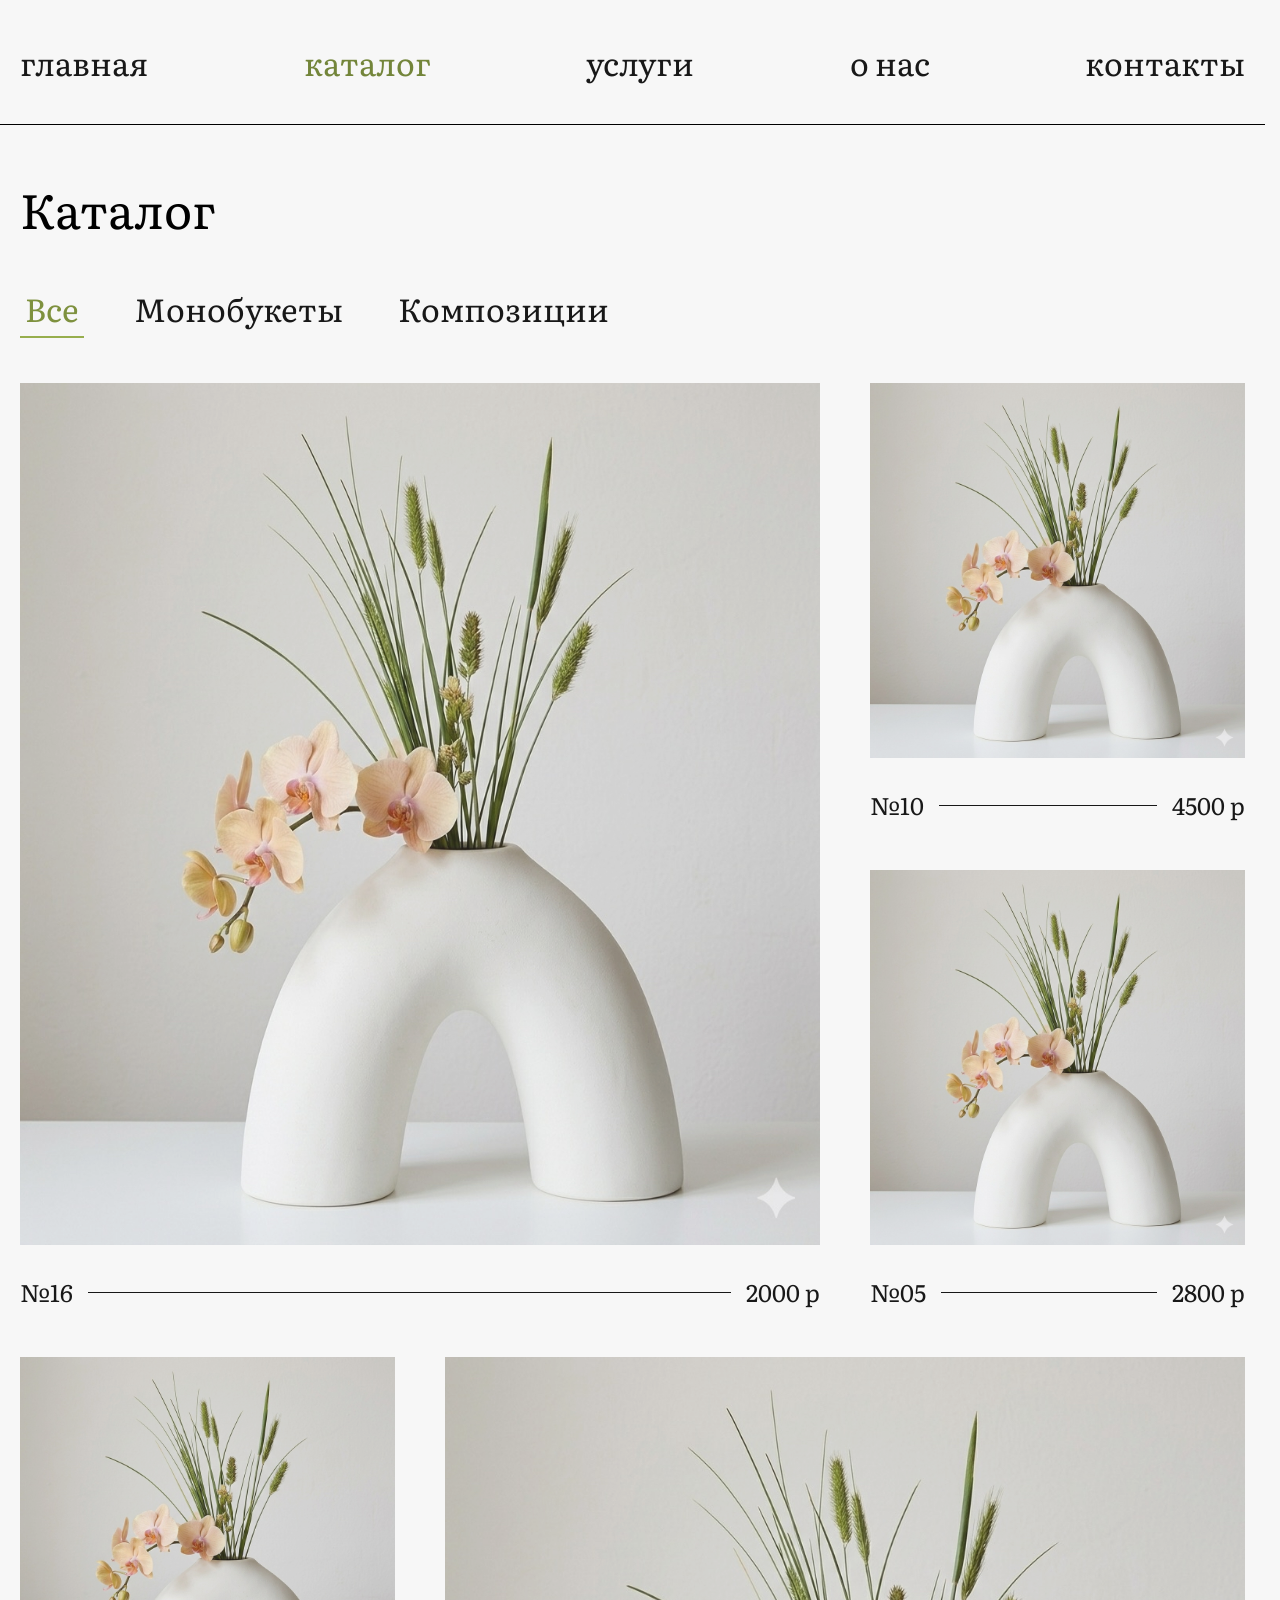
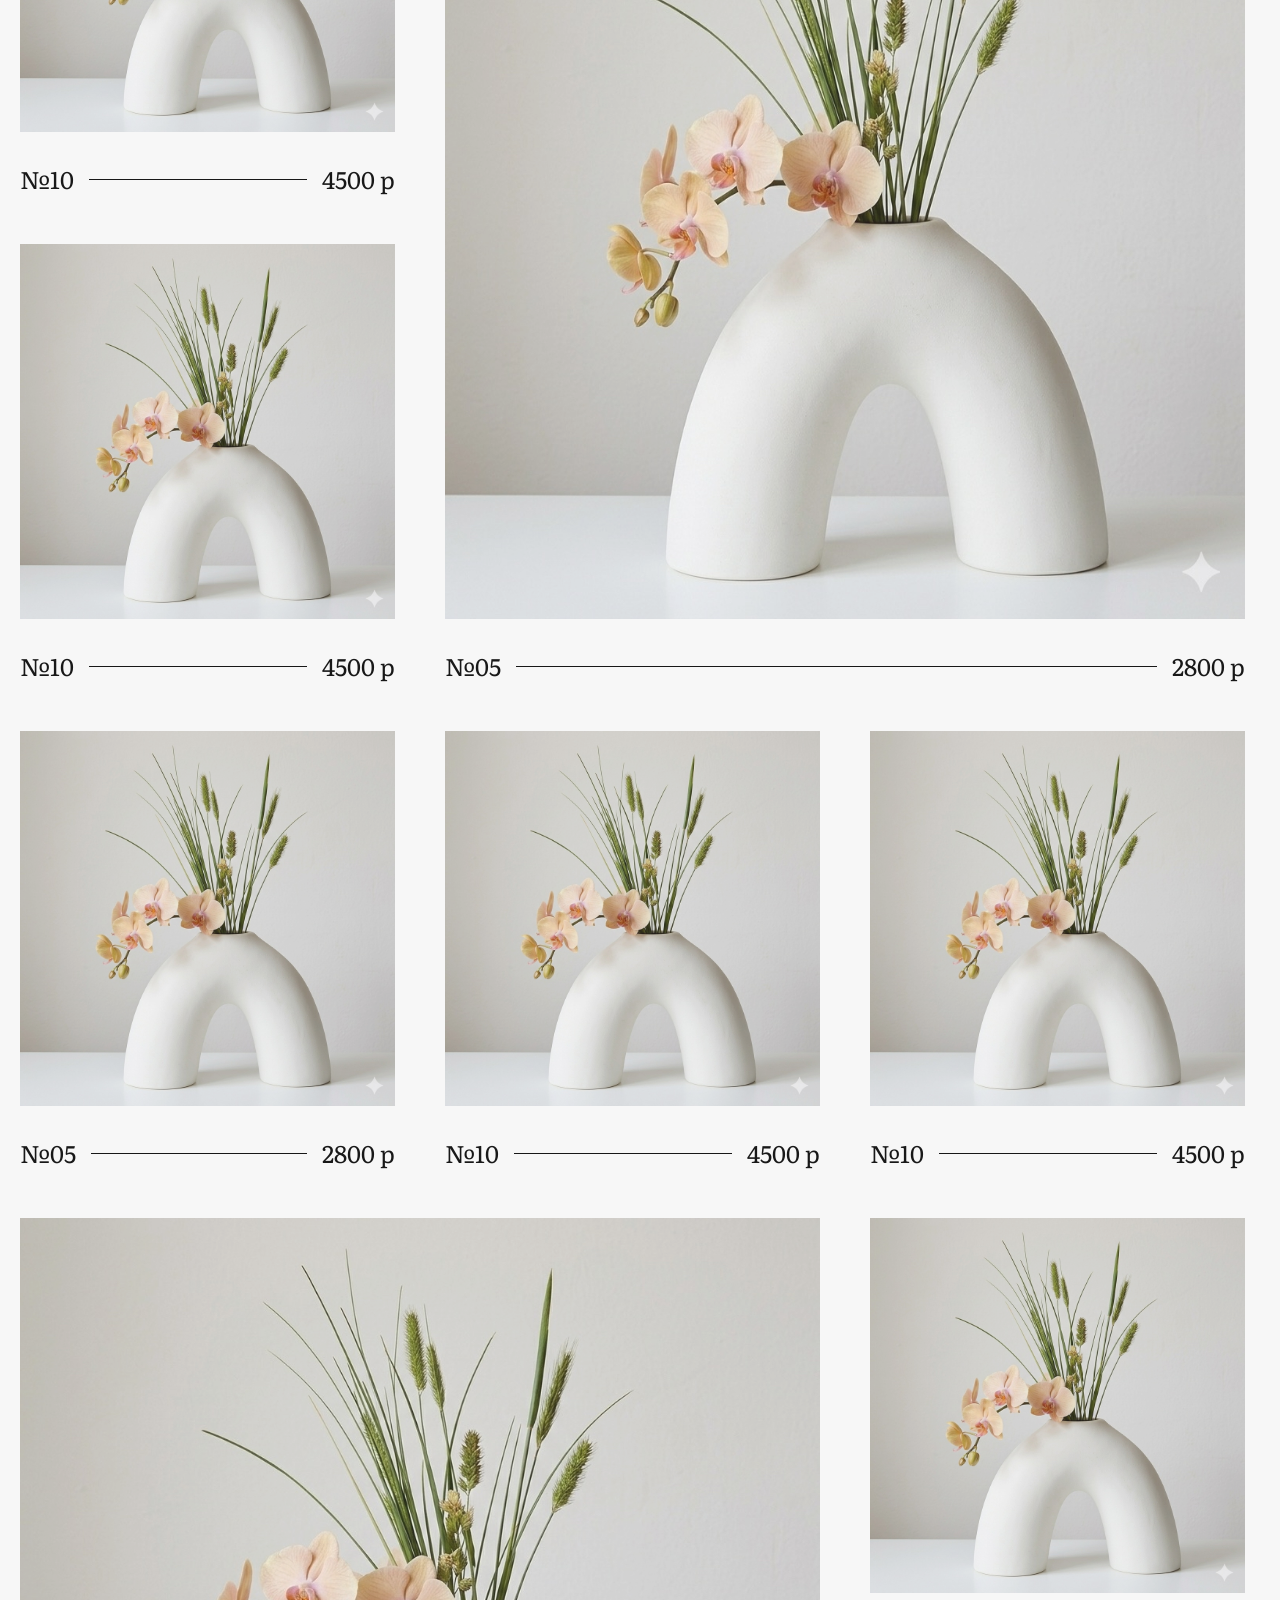
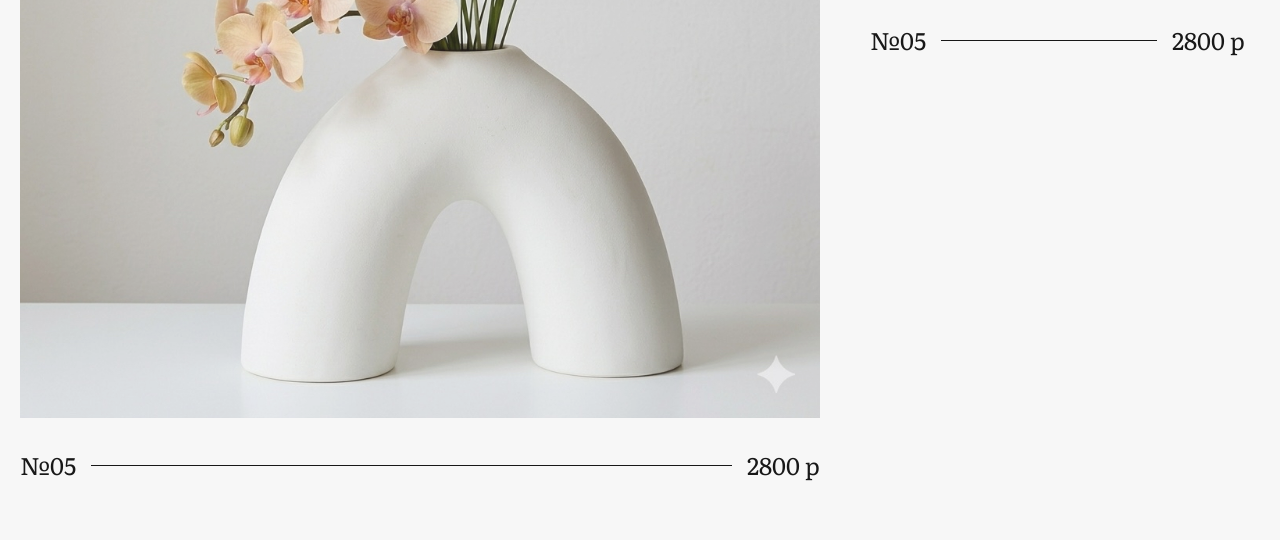
==== catalog.html @ ed4283c9 "fixed nested repo issue" ====
<!doctype html>
<html lang="ru">
	<head>
		<meta charset="UTF-8" />
		<meta name="viewport" content="width=device-width, initial-scale=1.0" />
		<title>Эфемера - каталог товаров</title>
		<meta name="author" content="Sofiya Pavlovna" />
		<meta name="robots" content="index, follow" />
		<meta property="og:type" content="website" />
		<meta property="og:site_name" content="Эфемера" />
		<meta property="og:locale" content="ru_RU" />
		<link rel="preload" href="./fonts/Literata-Regular.woff2" as="font" type="font/woff2" crossorigin />
		<link rel="preload" href="./fonts/Literata-ExtraLight.woff2" as="font" type="font/woff2" crossorigin />
		<link rel="icon" type="image/png" sizes="32x32" href="./img/flower.png" />
		<link rel="icon" type="image/png" sizes="192x192" href="./img/flower.png" />
		<link rel="apple-touch-icon" href="./img/flower.png" />
		<link rel="stylesheet" href="./css/main.css" />
	</head>
	<body class="catalog-page">
		<noscript>
			<p>Ваш браузер не поддерживает JavaScript, почти все элементы и функции сайта, буду работать некорректно или не будут работать вообще, настоятельно рекумендуем поменять бразуер или включить JavaScript</p>
		</noscript>
		<header class="header">
			<div class="container header__container">
				<nav class="header__nav">
					<ul class="header__nav-list">
						<li class="header__nav-item">
							<a href="/" class="header__nav-link"> главная </a>
						</li>
						<li class="header__nav-item">
							<a href="#" class="header__nav-link active" aria-current="page"> каталог </a>
						</li>
						<li class="header__nav-item">
							<a href="./index.html#services" class="header__nav-link"> услуги </a>
						</li>
						<li class="header__nav-item">
							<a href="./index.html#about" class="header__nav-link"> о нас </a>
						</li>
						<li class="header__nav-item">
							<a href="/" class="header__nav-link js-contact-link"> контакты </a>
						</li>
					</ul>
				</nav>
			</div>
		</header>
		<main class="catalog-main">
			<section class="catalog">
				<div class="container">
					<div class="catalog__title title">
						<h1>Каталог</h1>
					</div>
					<nav class="filter">
						<ul class="filter__list">
							<li class="filter__item">
								<button class="filter__btn active" data-filter="all">Все</button>
							</li>
							<li class="filter__item">
								<button class="filter__btn" data-filter="mono">Монобукеты</button>
							</li>
							<li class="filter__item">
								<button class="filter__btn" data-filter="comp">Композиции</button>
							</li>
						</ul>
					</nav>

					<ul class="catalog__grid" id="catalogGrid">
						<li class="catalog__item" data-category="mono">
							<article class="catalog-card">
								<a href="#" class="catalog-card__link">
									<h2 class="visually-hidden">Букет №16</h2>
									<div class="catalog-card__img">
										<img src="./img/FameOne.png" alt="Букет №16" />
									</div>
									<div class="catalog-card__info">
										<span class="catalog-card__number">№16</span>
										<span class="catalog-card__line"></span>
										<span class="catalog-card__price">2000 р</span>
									</div>
								</a>
							</article>
						</li>

						<li class="catalog__item" data-category="comp">
							<article class="catalog-card">
								<a href="#" class="catalog-card__link">
									<h2 class="visually-hidden">Композиция №10</h2>
									<div class="catalog-card__img">
										<img src="./img/FameOne.png" alt="Композиция №10" />
									</div>
									<div class="catalog-card__info">
										<span class="catalog-card__number">№10</span>
										<span class="catalog-card__line"></span>
										<span class="catalog-card__price">4500 р</span>
									</div>
								</a>
							</article>
						</li>

						<li class="catalog__item" data-category="mono">
							<article class="catalog-card">
								<a href="#" class="catalog-card__link">
									<h2 class="visually-hidden">Букет №05</h2>
									<div class="catalog-card__img">
										<img src="./img/FameOne.png" alt="Букет №05" />
									</div>
									<div class="catalog-card__info">
										<span class="catalog-card__number">№05</span>
										<span class="catalog-card__line"></span>
										<span class="catalog-card__price">2800 р</span>
									</div>
								</a>
							</article>
						</li>

						<li class="catalog__item" data-category="comp">
							<article class="catalog-card">
								<a href="#" class="catalog-card__link">
									<h2 class="visually-hidden">Композиция №10</h2>
									<div class="catalog-card__img">
										<img src="./img/FameOne.png" alt="Композиция №10" />
									</div>
									<div class="catalog-card__info">
										<span class="catalog-card__number">№10</span>
										<span class="catalog-card__line"></span>
										<span class="catalog-card__price">4500 р</span>
									</div>
								</a>
							</article>
						</li>

						<li class="catalog__item" data-category="mono">
							<article class="catalog-card">
								<a href="#" class="catalog-card__link">
									<h2 class="visually-hidden">Букет №05</h2>
									<div class="catalog-card__img">
										<img src="./img/FameOne.png" alt="Букет №05" />
									</div>
									<div class="catalog-card__info">
										<span class="catalog-card__number">№05</span>
										<span class="catalog-card__line"></span>
										<span class="catalog-card__price">2800 р</span>
									</div>
								</a>
							</article>
						</li>

						<li class="catalog__item" data-category="comp">
							<article class="catalog-card">
								<a href="#" class="catalog-card__link">
									<h2 class="visually-hidden">Композиция №10</h2>
									<div class="catalog-card__img">
										<img src="./img/FameOne.png" alt="Композиция №10" />
									</div>
									<div class="catalog-card__info">
										<span class="catalog-card__number">№10</span>
										<span class="catalog-card__line"></span>
										<span class="catalog-card__price">4500 р</span>
									</div>
								</a>
							</article>
						</li>

						<li class="catalog__item" data-category="mono">
							<article class="catalog-card">
								<a href="#" class="catalog-card__link">
									<h2 class="visually-hidden">Букет №05</h2>
									<div class="catalog-card__img">
										<img src="./img/FameOne.png" alt="Букет №05" />
									</div>
									<div class="catalog-card__info">
										<span class="catalog-card__number">№05</span>
										<span class="catalog-card__line"></span>
										<span class="catalog-card__price">2800 р</span>
									</div>
								</a>
							</article>
						</li>

						<li class="catalog__item" data-category="comp">
							<article class="catalog-card">
								<a href="#" class="catalog-card__link">
									<h2 class="visually-hidden">Композиция №10</h2>
									<div class="catalog-card__img">
										<img src="./img/FameOne.png" alt="Композиция №10" />
									</div>
									<div class="catalog-card__info">
										<span class="catalog-card__number">№10</span>
										<span class="catalog-card__line"></span>
										<span class="catalog-card__price">4500 р</span>
									</div>
								</a>
							</article>
						</li>

						<li class="catalog__item" data-category="mono">
							<article class="catalog-card">
								<a href="#" class="catalog-card__link">
									<h2 class="visually-hidden">Букет №05</h2>
									<div class="catalog-card__img">
										<img src="./img/FameOne.png" alt="Букет №05" />
									</div>
									<div class="catalog-card__info">
										<span class="catalog-card__number">№05</span>
										<span class="catalog-card__line"></span>
										<span class="catalog-card__price">2800 р</span>
									</div>
								</a>
							</article>
						</li>

						<li class="catalog__item" data-category="comp">
							<article class="catalog-card">
								<a href="#" class="catalog-card__link">
									<h2 class="visually-hidden">Композиция №10</h2>
									<div class="catalog-card__img">
										<img src="./img/FameOne.png" alt="Композиция №10" />
									</div>
									<div class="catalog-card__info">
										<span class="catalog-card__number">№10</span>
										<span class="catalog-card__line"></span>
										<span class="catalog-card__price">4500 р</span>
									</div>
								</a>
							</article>
						</li>

						<li class="catalog__item" data-category="mono">
							<article class="catalog-card">
								<a href="#" class="catalog-card__link">
									<h2 class="visually-hidden">Букет №05</h2>
									<div class="catalog-card__img">
										<img src="./img/FameOne.png" alt="Букет №05" />
									</div>
									<div class="catalog-card__info">
										<span class="catalog-card__number">№05</span>
										<span class="catalog-card__line"></span>
										<span class="catalog-card__price">2800 р</span>
									</div>
								</a>
							</article>
						</li>
					</ul>
				</div>
			</section>
		</main>
		<div class="modal-overlay" id="modalOverlay" role="dialog" aria-modal="true" aria-labelledby="modalTitle">
			<div class="modal-content" id="modalContent">
				<div class="modal-decor modal-decor--left"></div>
				<div class="modal-decor modal-decor--right"></div>

				<button class="modal-close" id="modalClose" aria-label="Закрыть модальное окно">&times;</button>

				<div class="modal-title" id="modalTitle">
					<h2>Прямая связь</h2>
				</div>
				<div class="modal-subtitle">
					<p>Выберите удобный мессенджер или напишите нам на почту.</p>
				</div>

				<div class="modal-actions">
					<a href="tel:+79919712369" class="modal-btn">
						<span class="icon">
							<svg width="24" height="24" viewBox="0 0 24 24" fill="none" stroke="currentColor" stroke-width="2"><path d="M22 16.92v3a2 2 0 0 1-2.18 2 19.79 19.79 0 0 1-8.63-3.07 19.5 19.5 0 0 1-6-6 19.79 19.79 0 0 1-3.07-8.67A2 2 0 0 1 4.11 2h3a2 2 0 0 1 2 1.72 12.84 12.84 0 0 0 .7 2.81 2 2 0 0 1-.45 2.11L8.09 9.91a16 16 0 0 0 6 6l1.27-1.27a2 2 0 0 1 2.11-.45 12.84 12.84 0 0 0 2.81.7A2 2 0 0 1 22 16.92z"></path></svg>
						</span>
						+7 (999) 999-99-99
					</a>
					<a href="mailto:contact@devvizard.ru" class="modal-btn">
						<span class="icon">
							<svg width="24" height="24" viewBox="0 0 24 24" fill="none" stroke="currentColor" stroke-width="2">
								<path d="M4 4h16c1.1 0 2 .9 2 2v12c0 1.1-.9 2-2 2H4c-1.1 0-2-.9-2-2V6c0-1.1.9-2 2-2z"></path>
								<polyline points="22,6 12,13 2,6"></polyline>
							</svg>
						</span>
						contact@efemera.ru
					</a>
					<a href="/" class="modal-btn" target="_blank" rel="noopener noreferrer">
						<span class="icon">
							<svg fill="#000000" width="24px" height="24px" viewBox="0 0 24 24">
								<path
									d="M15.07294,2H8.9375C3.33331,2,2,3.33331,2,8.92706V15.0625C2,20.66663,3.32294,22,8.92706,22H15.0625C20.66669,22,22,20.67706,22,15.07288V8.9375C22,3.33331,20.67706,2,15.07294,2Zm3.07287,14.27081H16.6875c-.55206,0-.71875-.44793-1.70831-1.4375-.86463-.83331-1.22919-.9375-1.44794-.9375-.30206,0-.38544.08332-.38544.5v1.3125c0,.35419-.11456.5625-1.04162.5625a5.69214,5.69214,0,0,1-4.44794-2.66668A11.62611,11.62611,0,0,1,5.35419,8.77081c0-.21875.08331-.41668.5-.41668H7.3125c.375,0,.51044.16668.65625.55212.70831,2.08331,1.91669,3.89581,2.40625,3.89581.1875,0,.27081-.08331.27081-.55206V10.10413c-.0625-.97913-.58331-1.0625-.58331-1.41663a.36008.36008,0,0,1,.375-.33337h2.29169c.3125,0,.41662.15625.41662.53125v2.89587c0,.3125.13544.41663.22919.41663.1875,0,.33331-.10413.67706-.44788a11.99877,11.99877,0,0,0,1.79169-2.97919.62818.62818,0,0,1,.63544-.41668H17.9375c.4375,0,.53125.21875.4375.53125A18.20507,18.20507,0,0,1,16.41669,12.25c-.15625.23956-.21875.36456,0,.64581.14581.21875.65625.64582,1,1.05207a6.48553,6.48553,0,0,1,1.22912,1.70837C18.77081,16.0625,18.5625,16.27081,18.14581,16.27081Z"
								/>
							</svg>
						</span>
						ВК
					</a>
					<a href="https://t.me/yourlink" class="modal-btn" target="_blank" rel="noopener noreferrer">
						<span class="icon">
							<svg width="24" height="24" viewBox="0 0 24 24" fill="none" stroke="currentColor" stroke-width="2">
								<path d="M22 2L11 13"></path>
								<polygon points="22 2 15 22 11 13 2 9 22 2"></polygon>
							</svg>
						</span>
						Telegram
					</a>
				</div>
			</div>
		</div>
		<div class="modal-overlay" id="cartModal" role="dialog" aria-modal="true" aria-labelledby="cartModalTitle">
			<div class="modal-content modal-content--cart">
				<button class="modal-close cartModalClose" id="cartModalClose" aria-label="Закрыть модальное окно">&times;</button>

				<div class="modal-title cartModalTitle" id="cartModalTitle">
					<h2>Корзина</h2>
				</div>

				<div class="cart-body">
					<div class="cart-body__info">
						<div class="cart-body__img">
							<img src="./" alt="Букет" class="js-cart-img" />
						</div>
						<div class="catalog-card__info">
							<span class="catalog-card__number js-cart-number"></span>
							<span class="catalog-card__line"></span>
							<span class="catalog-card__price js-cart-price"></span>
						</div>
					</div>
					<div class="cart-body__form">
						<form action="#" id="orderForm" class="cart-form">
							<input type="text" placeholder="ФИО" name="name" required />
							<input type="text" placeholder="Адрес доставки" name="address" required />
							<input type="tel" placeholder="Телефон" name="telephone" required pattern="[0-9]{10,12}" />
							<input type="email" placeholder="Почта" name="email" required />
							<div class="cart-form__group">
								<label class="cart-form__label" for="date">Дата доставки:</label>
								<input class="cart-form__input" type="date" id="date" name="delivery-date" required />
							</div>
							<select name="city" id="payment-select">
								<option value="">Способ оплаты</option>
								<option value="sbp">СБП</option>
								<option value="vtb">ВТБ</option>
								<option value="sberbankOnline">Сбербанк Онлайн</option>
								<option value="mir">МИР</option>
								<option value="nal">Наличными при получении</option>
							</select>
						</form>
					</div>
				</div>
				<div class="cart-footer">
					<button type="submit" form="orderForm" class="button uppercase">Готово</button>
				</div>
			</div>
		</div>
		<script src="./js/main.js"></script>
	</body>
</html>
---- css/main.css ----
*,::before,::after{-webkit-box-sizing:border-box;box-sizing:border-box;margin:0;padding:0}html{height:100%;scrollbar-gutter:stable;scroll-behavior:smooth}body{min-height:100%;line-height:1.25}:where(ul,ol){list-style:none}a{text-decoration:none;cursor:pointer;background-color:rgba(0,0,0,0)}a:where([class]){display:-webkit-inline-box;display:-ms-inline-flexbox;display:inline-flex}img,video{display:block;max-width:100%;height:auto}input,textarea,select,button,optgroup{font:inherit}button{-webkit-tap-highlight-color:rgba(0,0,0,0)}textarea{overflow:auto}:where([fill]:not([fill=none],[fill^=url])){fill:currentColor}:where([stroke]:not([stroke=none],[stroke^=url])){stroke:currentColor}svg *{-webkit-transition-property:fill,stroke;transition-property:fill,stroke}:where(table){border-collapse:collapse;border-color:currentColor}iframe{width:100%;height:100%;border:none;display:block}:where(address[class]){font-style:normal}fieldset{border:none}h1,h2,h3{margin-inline:auto;font-size:inherit;font-weight:inherit;margin:0;line-height:100%}@media(prefers-reduced-motion: reduce){*,::before,::after{-webkit-animation-duration:.01ms !important;animation-duration:.01ms !important;-webkit-animation-iteration-count:1 !important;animation-iteration-count:1 !important;-webkit-transition-duration:.01ms !important;transition-duration:.01ms !important;scroll-behavior:auto !important}}@font-face{font-family:"literata";src:url("../fonts/Literata-Regular.woff2");font-weight:400;font-style:normal;font-display:swap}@font-face{font-family:"literata";src:url("../fonts/Literata-ExtraLight.woff2");font-weight:200;font-style:normal;font-display:swap}.container{max-width:calc(var(--container-width) + var(--container-padding-x)*2);margin-inline:auto;padding-inline:var(--container-padding-x)}.visually-hidden{position:absolute !important;width:1px !important;height:1px !important;margin:-1px !important;border:0 !important;padding:0 !important;white-space:nowrap !important;clip-path:inset(100%) !important;clip:rect(0 0 0 0) !important;overflow:hidden !important}noscript{text-align:center;margin:10px;color:red;text-transform:uppercase;font-size:22px;padding-inline:30px}.uppercase{text-transform:uppercase}address{font-style:normal}:root{--color-light: #f7f7f7;--color-dark: #000;--main-font: 'literata', sans-serif;--container-width: 1600px;--container-padding-x: 20px}.modal-overlay{position:fixed;top:0;left:0;width:100%;height:100%;background:rgba(0,0,0,.7);display:none;-webkit-box-pack:center;-ms-flex-pack:center;justify-content:center;-webkit-box-align:center;-ms-flex-align:center;align-items:center;z-index:1000;backdrop-filter:blur(0px);opacity:0;-webkit-transition:opacity .4s ease,backdrop-filter .4s ease;transition:opacity .4s ease,backdrop-filter .4s ease}.modal-overlay.is-open{display:-webkit-box;display:-ms-flexbox;display:flex;opacity:1;backdrop-filter:blur(5px)}.modal-overlay.is-open .modal-content{-webkit-animation:slideInRight .8s cubic-bezier(0.25, 1, 0.5, 1) forwards;animation:slideInRight .8s cubic-bezier(0.25, 1, 0.5, 1) forwards}.modal-overlay.is-closing{display:-webkit-box;display:-ms-flexbox;display:flex;opacity:0;backdrop-filter:blur(0px)}.modal-overlay.is-closing .modal-content{-webkit-animation:slideOutLeft .4s cubic-bezier(0.25, 1, 0.5, 1) forwards;animation:slideOutLeft .4s cubic-bezier(0.25, 1, 0.5, 1) forwards}.modal-close{position:absolute;top:20px;right:20px;background:none;border:none;color:#666;font-size:1.875rem;cursor:pointer;line-height:1;-webkit-transition:color .3s;transition:color .3s;opacity:.9}.modal-close:hover{opacity:1}.cartModalClose{font-size:3.5rem;padding:8px 20px}.cartModalTitle{border-bottom:1px solid var(--color-dark);padding-bottom:40px;margin-bottom:0 !important}.cartModalTitle h2{font-weight:400;font-size:3rem}body{font-family:var(--main-font);color:var(--color-dark);background-color:var(--color-light)}body.is-locked{overflow:hidden}a{display:-webkit-inline-box;display:-ms-inline-flexbox;display:inline-flex;min-height:44px;-webkit-box-align:center;-ms-flex-align:center;align-items:center;color:var(--color-light);opacity:.9;-webkit-transition-duration:.2s;transition-duration:.2s}a:hover{opacity:1}.button{width:100%;max-width:406px;background-color:var(--color-dark);padding-block:15px;opacity:1;-webkit-filter:contrast(0.92);filter:contrast(0.92);display:-webkit-box;display:-ms-flexbox;display:flex;-webkit-box-orient:horizontal;-webkit-box-direction:normal;-ms-flex-direction:row;flex-direction:row;-webkit-box-pack:center;-ms-flex-pack:center;justify-content:center;-webkit-box-align:center;-ms-flex-align:center;align-items:center;gap:0;font-size:2rem}.button:hover{-webkit-filter:contrast(1);filter:contrast(1)}@media(max-width: 1024px){.button{max-width:380px;font-size:1.8rem}}@media(max-width: 768px){.button{max-width:320px;font-size:1.6rem}}@media(max-width: 576px){.button{max-width:260px;font-size:1.2rem}}.title{font-size:3rem;text-align:center}@media(max-width: 768px){.title{font-size:2rem}}.header{margin-block:30px;position:sticky;top:0;background-color:color-mix(in srgb, var(--color-light) 80%, transparent);padding-block:20px;z-index:999}.header .header__nav-list{display:-webkit-box;display:-ms-flexbox;display:flex;-webkit-box-orient:horizontal;-webkit-box-direction:normal;-ms-flex-direction:row;flex-direction:row;-webkit-box-pack:justify;-ms-flex-pack:justify;justify-content:space-between;-webkit-box-align:center;-ms-flex-align:center;align-items:center;gap:25px}.header .header__nav-link{color:var(--color-dark);font-size:2rem}.header .header__nav-link:hover,.header .header__nav-link.active{color:#657926}.header__burger{display:none}@media(max-width: 900px){.header{margin-block:5px}.header::before{content:"";position:fixed;top:0;left:0;width:100vw;height:100vh;background-color:rgba(0,0,0,.5);z-index:2;opacity:0;pointer-events:none;-webkit-transition:.3s ease;transition:.3s ease}.header.is-open::before{opacity:1;pointer-events:auto}.header__container{display:-webkit-box;display:-ms-flexbox;display:flex;-webkit-box-pack:end;-ms-flex-pack:end;justify-content:flex-end}.header.is-open .header__nav{-webkit-transform:translateX(0);transform:translateX(0)}.header__nav{position:fixed;top:0;right:0;width:75vw;height:100vh;-webkit-transform:translateX(100%);transform:translateX(100%);z-index:3;background-color:var(--color-light);-webkit-transition:.3s ease;transition:.3s ease;padding:100px 40px}.header .header__nav-list{-webkit-box-orient:vertical;-webkit-box-direction:normal;-ms-flex-direction:column;flex-direction:column;-webkit-box-pack:start;-ms-flex-pack:start;justify-content:flex-start;-webkit-box-align:stretch;-ms-flex-align:stretch;align-items:stretch;gap:40px}.header__burger{display:-webkit-box;display:-ms-flexbox;display:flex;-webkit-box-orient:vertical;-webkit-box-direction:normal;-ms-flex-direction:column;flex-direction:column;gap:6px;background-color:inherit;border:none;z-index:10}.header__burger span{width:40px;height:3px;background-color:#8da73b;border-radius:7px;-webkit-transition:.3s ease;transition:.3s ease}.header.is-open .header__burger span:first-child{-webkit-transform:translateY(9px) rotate(45deg);transform:translateY(9px) rotate(45deg)}.header.is-open .header__burger span:nth-child(2){opacity:0}.header.is-open .header__burger span:last-child{-webkit-transform:translateY(-9px) rotate(-45deg);transform:translateY(-9px) rotate(-45deg)}}.hero__container{background-image:url(../img/heroFlower.png);background-size:cover;background-repeat:no-repeat;background-position:center;min-height:clamp(600px,100dvh,887px);display:-webkit-box;display:-ms-flexbox;display:flex;-webkit-box-orient:vertical;-webkit-box-direction:normal;-ms-flex-direction:column;flex-direction:column;-webkit-box-pack:end;-ms-flex-pack:end;justify-content:flex-end;-webkit-box-align:stretch;-ms-flex-align:stretch;align-items:stretch;gap:0;padding:50px 70px}@media(max-width: 1024px){.hero__container{min-height:clamp(450px,90dvh,650px);padding:30px 50px}}@media(max-width: 768px){.hero__container{padding:20px 30px;min-height:clamp(350px,75dvh,550px)}}@media(max-width: 576px){.hero__container{padding:15px 25px;min-height:clamp(250px,60dvh,400px)}}@media(max-width: 500px){.hero__container{padding:15px 25px;min-height:clamp(200px,55dvh,350px)}}.hero__info{font-size:1.625rem}.hero__title{margin-bottom:15px;font-size:7.188rem;font-weight:200}.hero__button{margin-top:42px}.hero__sign{text-align:end;padding-top:15px;font-size:1.5rem}@media(max-width: 768px){.hero__title{font-size:clamp(3rem,10vw,7.188rem);line-height:1.1}.hero__info{font-size:1.4rem}.hero__button{margin-top:30px}.hero__sign{padding-top:10px;font-size:1.2rem}}@media(max-width: 576px){.hero__info{font-size:1.2rem}.hero__button{margin-top:15px}.hero__sign{padding-top:10px;font-size:1.1rem}}.popular-products{margin-top:113px;margin-bottom:121px}@media(max-width: 768px){.popular-products{margin-block:80px}}.popular-products__header{display:-webkit-box;display:-ms-flexbox;display:flex;-webkit-box-orient:vertical;-webkit-box-direction:normal;-ms-flex-direction:column;flex-direction:column;-webkit-box-pack:center;-ms-flex-pack:center;justify-content:center;-webkit-box-align:center;-ms-flex-align:center;align-items:center;gap:25px;margin-bottom:45px}@media(max-width: 768px){.popular-products__header{gap:15px;margin-bottom:25px}}.popular-products__description{font-size:1.5rem}.popular-products__list{display:-webkit-box;display:-ms-flexbox;display:flex;-webkit-box-orient:vertical;-webkit-box-direction:normal;-ms-flex-direction:flex;flex-direction:flex;-webkit-box-pack:center;-ms-flex-pack:center;justify-content:center;-webkit-box-align:center;-ms-flex-align:center;align-items:center;gap:80px;-ms-flex-wrap:wrap;flex-wrap:wrap}@media(max-width: 1024px){.popular-products__list{gap:40px}}.popular-products .popular-product__link{display:-webkit-box;display:-ms-flexbox;display:flex;-webkit-box-orient:vertical;-webkit-box-direction:normal;-ms-flex-direction:column;flex-direction:column;-webkit-box-pack:start;-ms-flex-pack:start;justify-content:flex-start;-webkit-box-align:stretch;-ms-flex-align:stretch;align-items:stretch;gap:17px;max-width:392px}.popular-products .popular-product__info{color:var(--color-dark);font-size:1.5rem;display:-webkit-box;display:-ms-flexbox;display:flex;-webkit-box-orient:horizontal;-webkit-box-direction:normal;-ms-flex-direction:row;flex-direction:row;-webkit-box-pack:start;-ms-flex-pack:start;justify-content:flex-start;-webkit-box-align:center;-ms-flex-align:center;align-items:center;gap:15px}.popular-products .popular-product__line{-webkit-box-flex:1;-ms-flex-positive:1;flex-grow:1;height:1px;background-color:var(--color-dark)}@media(max-width: 768px){.popular-products .popular-product__link{max-width:300px}}@media(max-width: 576px){.popular-products .popular-product__link{max-width:260px}}.popular-products__button{margin:0 auto;margin-top:80px}@media(max-width: 768px){.popular-products__button{margin-top:40px}}.separator{background-image:url(../img/separator.png);background-size:cover;background-repeat:no-repeat;background-position:center;min-height:clamp(400px,80dvh,647px);display:-webkit-box;display:-ms-flexbox;display:flex;-webkit-box-orient:vertical;-webkit-box-direction:normal;-ms-flex-direction:column;flex-direction:column;-webkit-box-pack:end;-ms-flex-pack:end;justify-content:flex-end;-webkit-box-align:end;-ms-flex-align:end;align-items:flex-end;gap:0;padding:50px 70px;margin-bottom:121px}@media(max-width: 768px){.separator{min-height:clamp(300px,70dvh,500px);padding:20px 30px;margin-bottom:80px}}@media(max-width: 576px){.separator{min-height:clamp(250px,60dvh,350px);margin-bottom:50px}}.separator__title{margin-bottom:15px;font-size:7.188rem;font-weight:200;color:var(--color-light)}.separator__description{color:var(--color-light);font-size:1.5rem}@media(max-width: 768px){.separator__title{font-size:clamp(3rem,10vw,7.188rem);line-height:1.1}.separator__description{font-size:1.2rem}}.preview-catalog{margin-bottom:115px}@media(max-width: 768px){.preview-catalog{margin-bottom:80px}}.preview-catalog__header{margin-bottom:45px}.preview-catalog .catalog-grid{display:grid;grid-template-columns:repeat(3, 1fr);gap:24px}@media(max-width: 768px){.preview-catalog .catalog-grid{grid-template-columns:repeat(2, 1fr)}}@media(max-width: 576px){.preview-catalog .catalog-grid{grid-template-columns:repeat(1, 1fr)}}.preview-catalog .grid-item{display:-webkit-box;display:-ms-flexbox;display:flex;-webkit-box-orient:vertical;-webkit-box-direction:normal;-ms-flex-direction:column;flex-direction:column}.preview-catalog .grid-item--large{grid-column:span 2}@media(max-width: 768px){.preview-catalog .grid-item--large{grid-column:span 1}}.preview-catalog .action-column{display:-webkit-box;display:-ms-flexbox;display:flex;-webkit-box-orient:vertical;-webkit-box-direction:normal;-ms-flex-direction:column;flex-direction:column;-webkit-box-pack:justify;-ms-flex-pack:justify;justify-content:space-between;-webkit-box-align:stretch;-ms-flex-align:stretch;align-items:stretch;gap:25px}@media(max-width: 768px){.preview-catalog .action-column{grid-column:span 2}}@media(max-width: 576px){.preview-catalog .action-column{grid-column:span 1}}.preview-catalog .product-card__link{display:-webkit-box;display:-ms-flexbox;display:flex;-webkit-box-orient:vertical;-webkit-box-direction:normal;-ms-flex-direction:column;flex-direction:column;-webkit-box-pack:start;-ms-flex-pack:start;justify-content:flex-start;-webkit-box-align:stretch;-ms-flex-align:stretch;align-items:stretch;gap:17px;color:inherit}.preview-catalog .product-card__img{overflow:hidden}.preview-catalog .product-card__info{color:var(--color-dark);font-size:1.5rem;display:-webkit-box;display:-ms-flexbox;display:flex;-webkit-box-orient:horizontal;-webkit-box-direction:normal;-ms-flex-direction:row;flex-direction:row;-webkit-box-pack:start;-ms-flex-pack:start;justify-content:flex-start;-webkit-box-align:center;-ms-flex-align:center;align-items:center;gap:15px}.preview-catalog .product-card__line{-webkit-box-flex:1;-ms-flex-positive:1;flex-grow:1;height:1px;background-color:var(--color-dark)}@media(max-width: 576px){.preview-catalog .product-card__link{max-width:350px;margin:0 auto}}.preview-catalog__button{margin:0 auto}@media(max-width: 768px){.preview-catalog__header{margin-bottom:20px}}.services{margin-bottom:160px}@media(max-width: 768px){.services{margin-bottom:80px}}.services__header{margin-bottom:115px}.services__list{display:-webkit-box;display:-ms-flexbox;display:flex;-webkit-box-orient:vertical;-webkit-box-direction:normal;-ms-flex-direction:flex;flex-direction:flex;-webkit-box-pack:center;-ms-flex-pack:center;justify-content:center;-webkit-box-align:center;-ms-flex-align:center;align-items:center;gap:70px;-ms-flex-wrap:wrap;flex-wrap:wrap}@media(max-width: 1024px){.services__list{gap:40px}}.services__item{max-width:403px;margin:0 auto}@media(max-width: 576px){.services__item{max-width:360px}}.services .service-card__img{margin-bottom:15px;overflow:hidden}.services .service-card__descriptions{display:-webkit-box;display:-ms-flexbox;display:flex;-webkit-box-orient:vertical;-webkit-box-direction:normal;-ms-flex-direction:column;flex-direction:column;-webkit-box-pack:start;-ms-flex-pack:start;justify-content:flex-start;-webkit-box-align:stretch;-ms-flex-align:stretch;align-items:stretch;gap:15px}.services .service-card__title{font-size:2rem}.services .service-card__line{-webkit-box-flex:1;-ms-flex-positive:1;flex-grow:1;height:1px;background-color:var(--color-dark)}.services .service-card__specification{font-size:1.25rem}@media(max-width: 768px){.services .service-card__descriptions{gap:10px}.services .service-card__title{font-size:1.5rem}.services .service-card__specification{font-size:1.1rem}.services .service-card__header{margin-bottom:30px}.services .service-card__img{aspect-ratio:6/7}.services .service-card__img img{-o-object-position:0px -50px;object-position:0px -50px}}@media(max-width: 768px){.services__header{margin-bottom:30px}.services__list{gap:25px}}.about{margin-bottom:160px}.about__header{margin-bottom:90px}.about__body{display:-webkit-box;display:-ms-flexbox;display:flex;-webkit-box-orient:horizontal;-webkit-box-direction:normal;-ms-flex-direction:row;flex-direction:row;-webkit-box-pack:justify;-ms-flex-pack:justify;justify-content:space-between;-webkit-box-align:start;-ms-flex-align:start;align-items:flex-start;gap:25px;min-height:600px}.about__content{width:45%}.about__media{width:45%}.about__img{width:100%;aspect-ratio:4/5;overflow:hidden}.about__img img{-o-object-fit:cover;object-fit:cover}.about__description{font-size:2rem;margin-bottom:70px}.about .faq{width:100%}.about .faq__item{border-bottom:1px solid var(--color-dark)}.about .faq__item:first-child{border-top:1px solid var(--color-dark)}.about .faq__header{display:-webkit-box;display:-ms-flexbox;display:flex;-webkit-box-orient:horizontal;-webkit-box-direction:normal;-ms-flex-direction:row;flex-direction:row;-webkit-box-pack:justify;-ms-flex-pack:justify;justify-content:space-between;-webkit-box-align:center;-ms-flex-align:center;align-items:center;gap:0;padding:20px 0;cursor:pointer;font-size:2rem}.about .faq__trigger{display:-webkit-box;display:-ms-flexbox;display:flex;-webkit-box-align:center;-ms-flex-align:center;align-items:center;-webkit-box-pack:justify;-ms-flex-pack:justify;justify-content:space-between;width:100%;background:none;border:none;font:inherit;color:inherit;text-align:left;cursor:pointer;-webkit-appearance:none;-moz-appearance:none;appearance:none}.about .faq__trigger:focus-visible{outline:2px solid var(--color-dark);outline-offset:4px}.about .faq__icon{position:relative;width:30px;height:30px;-ms-flex-negative:0;flex-shrink:0;-webkit-transition:-webkit-transform .3s ease;transition:-webkit-transform .3s ease;transition:transform .3s ease;transition:transform .3s ease, -webkit-transform .3s ease}.about .faq__icon::before{content:"";position:absolute;top:50%;left:0;width:100%;height:1px;background-color:#8da73b;-webkit-transform:translateY(-50%);transform:translateY(-50%)}.about .faq__icon::after{content:"";position:absolute;top:0;left:50%;width:1px;height:100%;background-color:#8da73b;-webkit-transform:translateX(-50%);transform:translateX(-50%)}.about .faq__content{display:grid;grid-template-rows:0fr;-webkit-transition:grid-template-rows .3s ease;transition:grid-template-rows .3s ease;transition:grid-template-rows .3s ease, -ms-grid-rows .3s ease}.about .faq__text{overflow:hidden;padding-bottom:0;-webkit-transition:padding .3s ease;transition:padding .3s ease;font-size:2rem}.about .faq__item.is-active .faq__content{grid-template-rows:1fr}.about .faq__item.is-active .faq__text{padding-block:30px}.about .faq__item.is-active .faq__icon{-webkit-transform:rotate(45deg);transform:rotate(45deg)}@media(max-width: 768px){.about .faq__header{padding-block:15px}.about .faq__trigger{font-size:1.5rem}.about .faq__text{font-size:1.2rem}.about .faq__item.is-active .faq__text{padding-block:15px}}.about__img,.about img{height:100%}@media(max-width: 1024px){.about__media{display:none}.about__content{width:100%}.about__body{-webkit-box-pack:center;-ms-flex-pack:center;justify-content:center}}@media(max-width: 768px){.about{margin-bottom:0px}.about__header{margin-bottom:25px}.about__description{font-size:1.4rem;text-align:center;margin-bottom:30px}}.footer{background-image:url(../img/footerPng.png);background-size:cover;background-repeat:no-repeat;background-position:center;min-height:clamp(500px,75dvh,660px);display:-webkit-box;display:-ms-flexbox;display:flex;-webkit-box-orient:vertical;-webkit-box-direction:normal;-ms-flex-direction:column;flex-direction:column;-webkit-box-pack:end;-ms-flex-pack:end;justify-content:flex-end;-webkit-box-align:stretch;-ms-flex-align:stretch;align-items:stretch;gap:0;padding:50px 70px}.footer__socials{margin-left:auto;margin-top:auto;margin-bottom:auto;display:-webkit-box;display:-ms-flexbox;display:flex;-webkit-box-orient:vertical;-webkit-box-direction:normal;-ms-flex-direction:column;flex-direction:column;-webkit-box-pack:start;-ms-flex-pack:start;justify-content:flex-start;-webkit-box-align:end;-ms-flex-align:end;align-items:flex-end;gap:10px}.footer__social-link{font-size:2.25rem;text-decoration:underline;color:var(--color-dark)}.footer__info{text-align:center;font-size:2rem}@media(max-width: 1024px){.footer{min-height:clamp(400px,65dvh,600px);padding:30px 40px}.footer__social-link{font-size:1.75rem}.footer__info{font-size:1.4rem}}@media(max-width: 576px){.footer{min-height:clamp(300px,55dvh,500px);padding:20px 30px}.footer__social-link{font-size:1.5rem}.footer__info{font-size:1.25rem}}.catalog-page .header{padding-bottom:40px;margin-top:20px;margin-bottom:0;border-bottom:1px solid var(--color-dark)}.filter{margin-block:50px}.filter__list{display:-webkit-box;display:-ms-flexbox;display:flex;gap:45px}.filter__btn{background:none;border:none;font-size:1.125rem;cursor:pointer;padding:5px;opacity:.9;-webkit-transition:.3s ease;transition:.3s ease;font-size:2rem;position:relative}.filter__btn.active{color:#71862a}.filter__btn.active::after{position:absolute;width:100%;height:2px;left:0;bottom:-5px;background-color:#8da73b;content:""}.filter__btn:hover{opacity:1}.catalog{padding:60px 0}.catalog__title{text-align:start}.catalog__grid{display:grid;grid-template-columns:repeat(3, 1fr);grid-auto-flow:dense;gap:50px}.catalog__item{grid-column:span 1;grid-row:span 1}.catalog__item:nth-child(4n+1){grid-column:span 2;grid-row:span 2}.catalog__item.is-hidden{display:none}.catalog-card{height:100%}.catalog-card__link{height:100%;text-decoration:none;color:inherit;display:-webkit-box;display:-ms-flexbox;display:flex;-webkit-box-orient:vertical;-webkit-box-direction:normal;-ms-flex-direction:column;flex-direction:column;-webkit-box-pack:start;-ms-flex-pack:start;justify-content:flex-start;-webkit-box-align:stretch;-ms-flex-align:stretch;align-items:stretch;gap:17px}.catalog-card__img{margin-bottom:15px;overflow:hidden;height:100%}.catalog-card__img img{height:100%;width:100%}.catalog-card__info{color:var(--color-dark);font-size:1.5rem;display:-webkit-box;display:-ms-flexbox;display:flex;-webkit-box-orient:horizontal;-webkit-box-direction:normal;-ms-flex-direction:row;flex-direction:row;-webkit-box-pack:start;-ms-flex-pack:start;justify-content:flex-start;-webkit-box-align:center;-ms-flex-align:center;align-items:center;gap:15px}.catalog-card__line{-webkit-box-flex:1;-ms-flex-positive:1;flex-grow:1;height:1px;background-color:var(--color-dark)}.modal-content{background:var(--color-light);color:var(--color-dark);padding:40px;width:90%;max-width:450px;position:relative;-webkit-box-shadow:0 10px 30px rgba(0,0,0,.5);box-shadow:0 10px 30px rgba(0,0,0,.5);border:1px solid #333}.modal-content .modal-title{margin-bottom:15px;font-size:2rem;font-weight:600}.modal-content .modal-subtitle{font-size:1.25rem;color:#aaa;margin-bottom:20px}.modal-content .modal-actions{display:-webkit-box;display:-ms-flexbox;display:flex;-webkit-box-orient:vertical;-webkit-box-direction:normal;-ms-flex-direction:column;flex-direction:column;gap:12px;margin-top:25px}.modal-content .modal-actions .modal-btn{display:-webkit-box;display:-ms-flexbox;display:flex;-webkit-box-align:center;-ms-flex-align:center;align-items:center;padding:15px 20px;background:var(--color-dark);color:#fff;text-decoration:none;-webkit-transition:all .3s;transition:all .3s;border:1px solid rgba(0,0,0,0)}.modal-content .modal-actions .modal-btn:hover{border-color:#555}.modal-content .modal-actions .modal-btn .icon{margin-right:15px;font-size:1.25rem;display:-webkit-box;display:-ms-flexbox;display:flex;-webkit-box-align:center;-ms-flex-align:center;align-items:center}.modal-content .modal-decor{position:absolute;width:100px;height:100px;pointer-events:none;background-size:contain;background-repeat:no-repeat;z-index:5}.modal-content .modal-decor--left{top:-50px;left:-45px;background-image:url("../img/modalFlower.png");-webkit-transform:rotate(-30deg);transform:rotate(-30deg)}.modal-content .modal-decor--right{top:-50px;right:-45px;background-image:url("../img/modalFlower.png")}@-webkit-keyframes slideInRight{from{-webkit-transform:translateX(150vw);transform:translateX(150vw)}to{-webkit-transform:translateX(0);transform:translateX(0)}}@keyframes slideInRight{from{-webkit-transform:translateX(150vw);transform:translateX(150vw)}to{-webkit-transform:translateX(0);transform:translateX(0)}}@-webkit-keyframes slideOutLeft{from{-webkit-transform:translateX(0);transform:translateX(0)}to{-webkit-transform:translateX(-150vw);transform:translateX(-150vw)}}@keyframes slideOutLeft{from{-webkit-transform:translateX(0);transform:translateX(0)}to{-webkit-transform:translateX(-150vw);transform:translateX(-150vw)}}.modal-content--cart{max-width:1200px;border-radius:0;padding:30px 40px}.modal-content--cart .cart-body{display:-webkit-box;display:-ms-flexbox;display:flex;-webkit-box-orient:horizontal;-webkit-box-direction:normal;-ms-flex-direction:row;flex-direction:row;-webkit-box-pack:justify;-ms-flex-pack:justify;justify-content:space-between;-webkit-box-align:start;-ms-flex-align:start;align-items:flex-start;gap:40px;margin-top:50px}.modal-content--cart .cart-body__info{display:-webkit-box;display:-ms-flexbox;display:flex;-webkit-box-orient:vertical;-webkit-box-direction:normal;-ms-flex-direction:column;flex-direction:column;-webkit-box-pack:start;-ms-flex-pack:start;justify-content:flex-start;-webkit-box-align:stretch;-ms-flex-align:stretch;align-items:stretch;gap:20px;-webkit-box-flex:1;-ms-flex:1;flex:1}.modal-content--cart .cart-body__form{-webkit-box-flex:1;-ms-flex:1;flex:1}.modal-content--cart .cart-form{display:-webkit-box;display:-ms-flexbox;display:flex;-webkit-box-orient:vertical;-webkit-box-direction:normal;-ms-flex-direction:column;flex-direction:column;-webkit-box-pack:start;-ms-flex-pack:start;justify-content:flex-start;-webkit-box-align:stretch;-ms-flex-align:stretch;align-items:stretch;gap:20px}.modal-content--cart .cart-form input{border:none;border-bottom:1px solid var(--color-dark);background:rgba(0,0,0,0);font-size:1.25rem;padding:15px 0;outline:none;width:100%}.modal-content--cart .cart-form input:focus{border-bottom-color:#8da73b}.modal-content--cart .cart-form label{font-size:1.25rem}.modal-content--cart .cart-form select{-webkit-appearance:none;-moz-appearance:none;appearance:none;outline:none;border:2px solid var(--color-dark);padding:15px;cursor:pointer;font-family:inherit;font-size:1.25rem;background-image:url("data:image/svg+xml,%3Csvg width='16' height='10' viewBox='0 0 16 10' fill='none' xmlns='http://www.w3.org/2000/svg'%3E%3Cpath d='M1 1L8 8L15 1' stroke='%23000' stroke-width='2'/%3E%3C/svg%3E");background-repeat:no-repeat;background-position:right 15px center;background-size:16px 10px}.modal-content--cart .cart-form select:focus{-webkit-box-shadow:inset 3px 3px 7px #bebebe;box-shadow:inset 3px 3px 7px #bebebe;border-radius:0}.modal-content--cart .cart-footer{display:-webkit-box;display:-ms-flexbox;display:flex;-webkit-box-orient:vertical;-webkit-box-direction:normal;-ms-flex-direction:flex;flex-direction:flex;-webkit-box-pack:center;-ms-flex-pack:center;justify-content:center;-webkit-box-align:stretch;-ms-flex-align:stretch;align-items:stretch;gap:0;margin-top:60px}.modal-content--cart .cart-footer button{color:var(--color-light);border:2px solid var(--color-light)}.modal-content--cart .cart-footer button:active{background-color:var(--color-light);color:var(--color-dark);border-color:var(--color-dark);-webkit-transform:scale(0.97);transform:scale(0.97)}
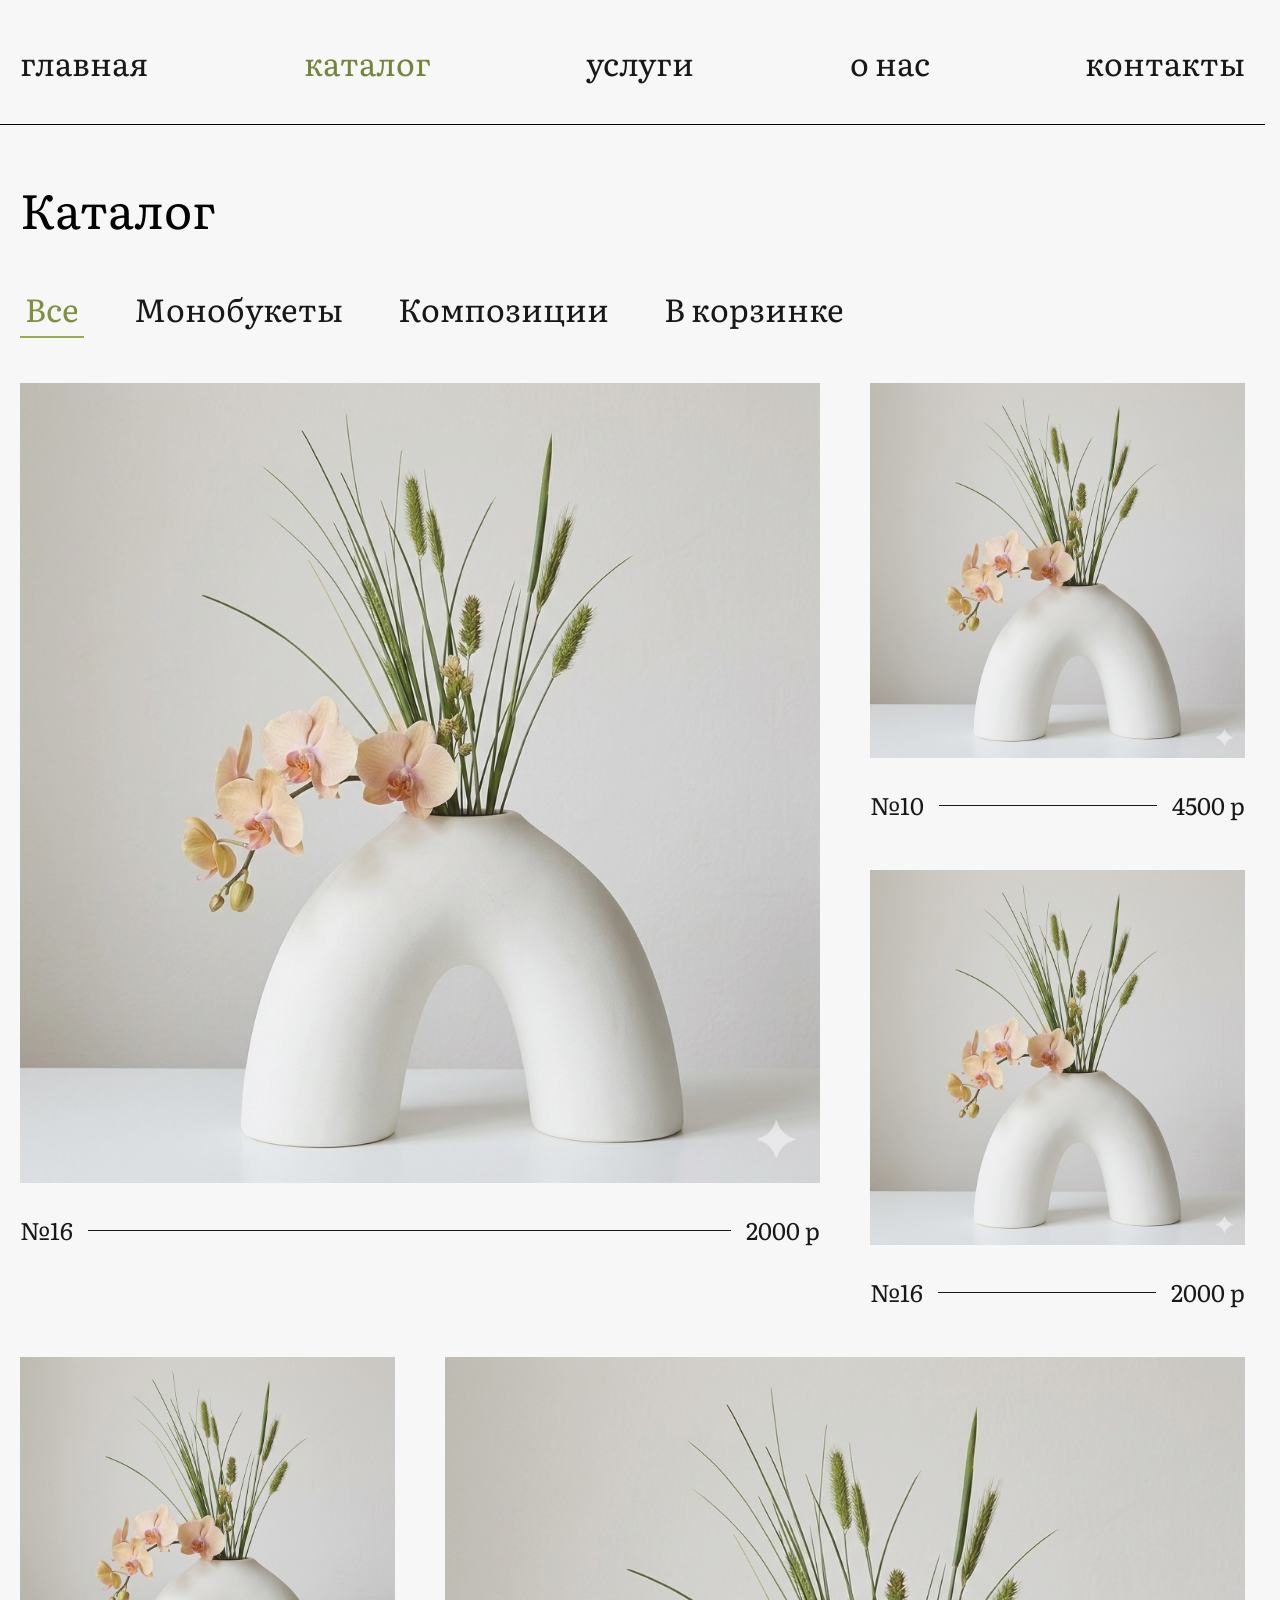
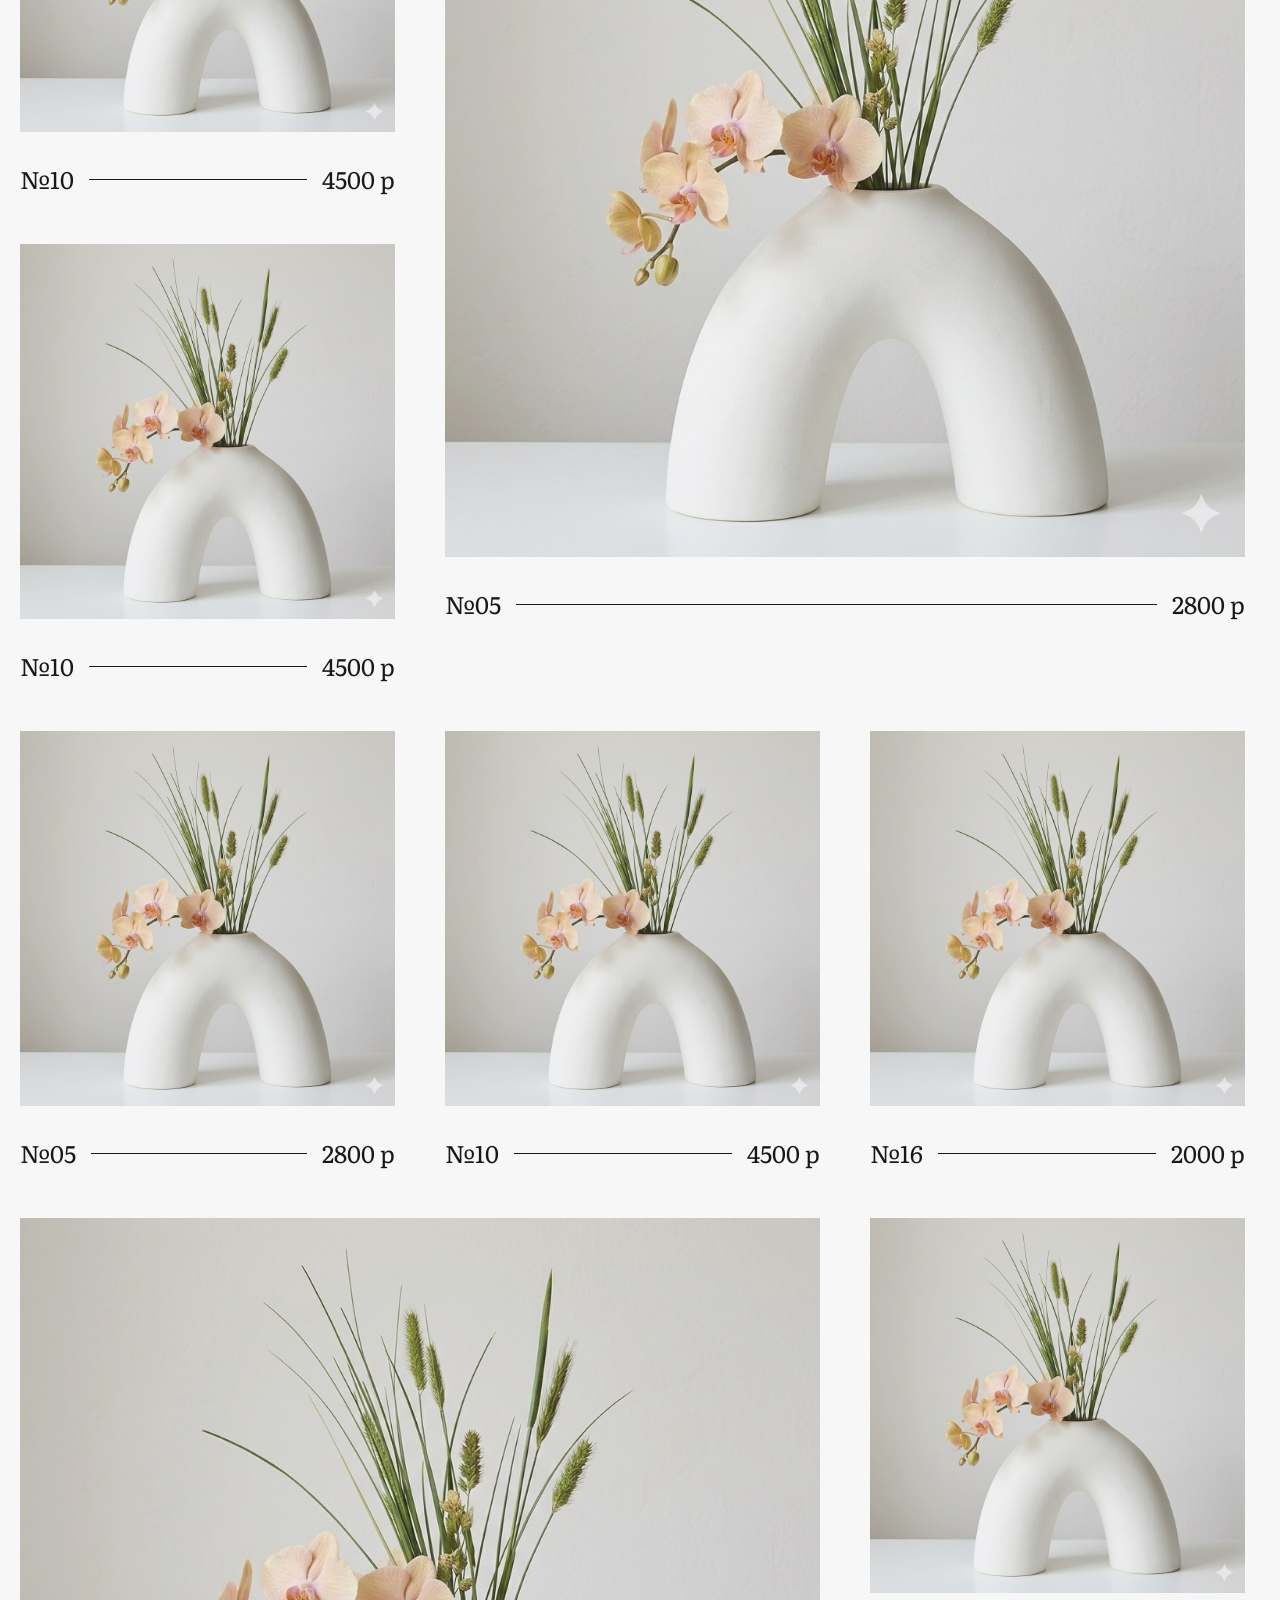
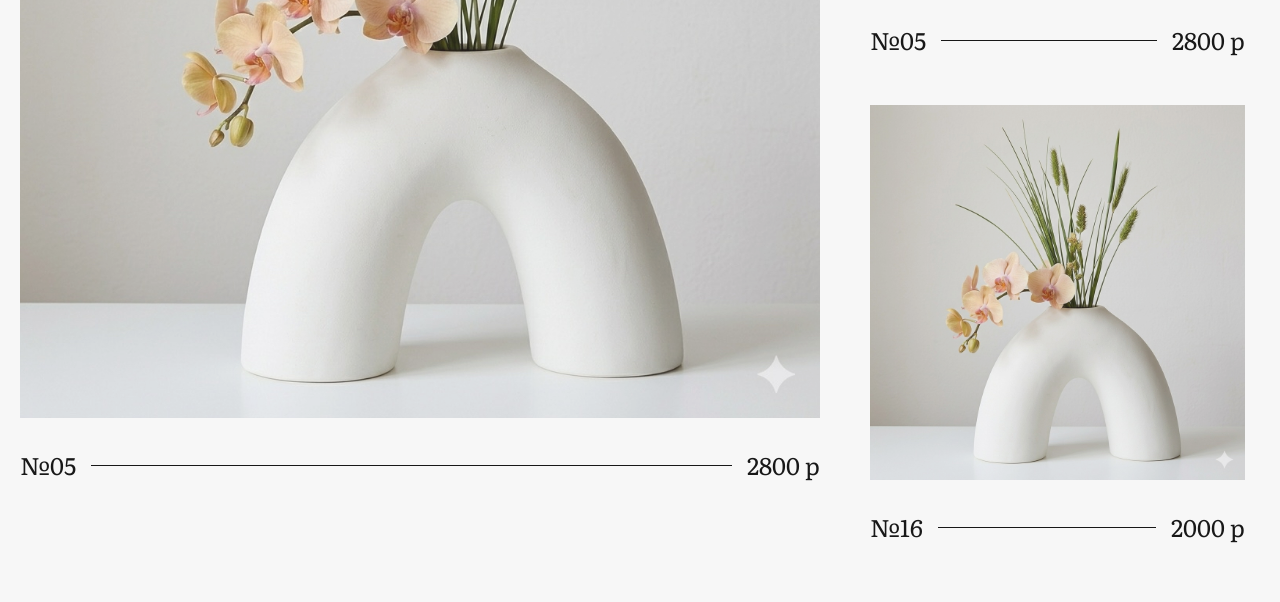
==== commit 85ffad43: "fix catalog page" ====
--- a/catalog.html
+++ b/catalog.html
@@ -20,9 +20,14 @@
 		<noscript>
 			<p>Ваш браузер не поддерживает JavaScript, почти все элементы и функции сайта, буду работать некорректно или не будут работать вообще, настоятельно рекумендуем поменять бразуер или включить JavaScript</p>
 		</noscript>
-		<header class="header">
+		<header class="header" id="header">
 			<div class="container header__container">
-				<nav class="header__nav">
+				<button class="header__burger burger" id="burger" aria-label="Открыть меню">
+					<span></span>
+					<span></span>
+					<span></span>
+				</button>
+				<nav class="header__nav" id="headerNav">
 					<ul class="header__nav-list">
 						<li class="header__nav-item">
 							<a href="/" class="header__nav-link"> главная </a>
@@ -60,6 +65,9 @@
 							<li class="filter__item">
 								<button class="filter__btn" data-filter="comp">Композиции</button>
 							</li>
+							<li class="filter__item">
+								<button class="filter__btn" data-filter="busk">В корзинке</button>
+							</li>
 						</ul>
 					</nav>
 
@@ -96,9 +104,41 @@
 							</article>
 						</li>
 
+						<li class="catalog__item" data-category="busk">
+							<article class="catalog-card">
+								<a href="#" class="catalog-card__link">
+									<h2 class="visually-hidden">Букет №16</h2>
+									<div class="catalog-card__img">
+										<img src="./img/FameOne.png" alt="Букет №16" />
+									</div>
+									<div class="catalog-card__info">
+										<span class="catalog-card__number">№16</span>
+										<span class="catalog-card__line"></span>
+										<span class="catalog-card__price">2000 р</span>
+									</div>
+								</a>
+							</article>
+						</li>
+
 						<li class="catalog__item" data-category="mono">
 							<article class="catalog-card">
 								<a href="#" class="catalog-card__link">
+									<h2 class="visually-hidden">Композиция №10</h2>
+									<div class="catalog-card__img">
+										<img src="./img/FameOne.png" alt="Композиция №10" />
+									</div>
+									<div class="catalog-card__info">
+										<span class="catalog-card__number">№10</span>
+										<span class="catalog-card__line"></span>
+										<span class="catalog-card__price">4500 р</span>
+									</div>
+								</a>
+							</article>
+						</li>
+
+						<li class="catalog__item" data-category="comp">
+							<article class="catalog-card">
+								<a href="#" class="catalog-card__link">
 									<h2 class="visually-hidden">Букет №05</h2>
 									<div class="catalog-card__img">
 										<img src="./img/FameOne.png" alt="Букет №05" />
@@ -112,6 +152,38 @@
 							</article>
 						</li>
 
+						<li class="catalog__item" data-category="busk">
+							<article class="catalog-card">
+								<a href="#" class="catalog-card__link">
+									<h2 class="visually-hidden">Композиция №10</h2>
+									<div class="catalog-card__img">
+										<img src="./img/FameOne.png" alt="Композиция №10" />
+									</div>
+									<div class="catalog-card__info">
+										<span class="catalog-card__number">№10</span>
+										<span class="catalog-card__line"></span>
+										<span class="catalog-card__price">4500 р</span>
+									</div>
+								</a>
+							</article>
+						</li>
+
+						<li class="catalog__item" data-category="mono">
+							<article class="catalog-card">
+								<a href="#" class="catalog-card__link">
+									<h2 class="visually-hidden">Букет №05</h2>
+									<div class="catalog-card__img">
+										<img src="./img/FameOne.png" alt="Букет №05" />
+									</div>
+									<div class="catalog-card__info">
+										<span class="catalog-card__number">№05</span>
+										<span class="catalog-card__line"></span>
+										<span class="catalog-card__price">2800 р</span>
+									</div>
+								</a>
+							</article>
+						</li>
+
 						<li class="catalog__item" data-category="comp">
 							<article class="catalog-card">
 								<a href="#" class="catalog-card__link">
@@ -128,9 +200,41 @@
 							</article>
 						</li>
 
+						<li class="catalog__item" data-category="busk">
+							<article class="catalog-card">
+								<a href="#" class="catalog-card__link">
+									<h2 class="visually-hidden">Букет №05</h2>
+									<div class="catalog-card__img">
+										<img src="./img/FameOne.png" alt="Букет №05" />
+									</div>
+									<div class="catalog-card__info">
+										<span class="catalog-card__number">№05</span>
+										<span class="catalog-card__line"></span>
+										<span class="catalog-card__price">2800 р</span>
+									</div>
+								</a>
+							</article>
+						</li>
+
 						<li class="catalog__item" data-category="mono">
 							<article class="catalog-card">
 								<a href="#" class="catalog-card__link">
+									<h2 class="visually-hidden">Букет №16</h2>
+									<div class="catalog-card__img">
+										<img src="./img/FameOne.png" alt="Букет №16" />
+									</div>
+									<div class="catalog-card__info">
+										<span class="catalog-card__number">№16</span>
+										<span class="catalog-card__line"></span>
+										<span class="catalog-card__price">2000 р</span>
+									</div>
+								</a>
+							</article>
+						</li>
+
+						<li class="catalog__item" data-category="comp">
+							<article class="catalog-card">
+								<a href="#" class="catalog-card__link">
 									<h2 class="visually-hidden">Букет №05</h2>
 									<div class="catalog-card__img">
 										<img src="./img/FameOne.png" alt="Букет №05" />
@@ -144,97 +248,17 @@
 							</article>
 						</li>
 
-						<li class="catalog__item" data-category="comp">
-							<article class="catalog-card">
-								<a href="#" class="catalog-card__link">
-									<h2 class="visually-hidden">Композиция №10</h2>
-									<div class="catalog-card__img">
-										<img src="./img/FameOne.png" alt="Композиция №10" />
-									</div>
-									<div class="catalog-card__info">
-										<span class="catalog-card__number">№10</span>
-										<span class="catalog-card__line"></span>
-										<span class="catalog-card__price">4500 р</span>
-									</div>
-								</a>
-							</article>
-						</li>
-
-						<li class="catalog__item" data-category="mono">
-							<article class="catalog-card">
-								<a href="#" class="catalog-card__link">
-									<h2 class="visually-hidden">Букет №05</h2>
-									<div class="catalog-card__img">
-										<img src="./img/FameOne.png" alt="Букет №05" />
-									</div>
-									<div class="catalog-card__info">
-										<span class="catalog-card__number">№05</span>
-										<span class="catalog-card__line"></span>
-										<span class="catalog-card__price">2800 р</span>
-									</div>
-								</a>
-							</article>
-						</li>
-
-						<li class="catalog__item" data-category="comp">
-							<article class="catalog-card">
-								<a href="#" class="catalog-card__link">
-									<h2 class="visually-hidden">Композиция №10</h2>
-									<div class="catalog-card__img">
-										<img src="./img/FameOne.png" alt="Композиция №10" />
-									</div>
-									<div class="catalog-card__info">
-										<span class="catalog-card__number">№10</span>
-										<span class="catalog-card__line"></span>
-										<span class="catalog-card__price">4500 р</span>
-									</div>
-								</a>
-							</article>
-						</li>
-
-						<li class="catalog__item" data-category="mono">
-							<article class="catalog-card">
-								<a href="#" class="catalog-card__link">
-									<h2 class="visually-hidden">Букет №05</h2>
-									<div class="catalog-card__img">
-										<img src="./img/FameOne.png" alt="Букет №05" />
-									</div>
-									<div class="catalog-card__info">
-										<span class="catalog-card__number">№05</span>
-										<span class="catalog-card__line"></span>
-										<span class="catalog-card__price">2800 р</span>
-									</div>
-								</a>
-							</article>
-						</li>
-
-						<li class="catalog__item" data-category="comp">
-							<article class="catalog-card">
-								<a href="#" class="catalog-card__link">
-									<h2 class="visually-hidden">Композиция №10</h2>
-									<div class="catalog-card__img">
-										<img src="./img/FameOne.png" alt="Композиция №10" />
-									</div>
-									<div class="catalog-card__info">
-										<span class="catalog-card__number">№10</span>
-										<span class="catalog-card__line"></span>
-										<span class="catalog-card__price">4500 р</span>
-									</div>
-								</a>
-							</article>
-						</li>
-
-						<li class="catalog__item" data-category="mono">
-							<article class="catalog-card">
-								<a href="#" class="catalog-card__link">
-									<h2 class="visually-hidden">Букет №05</h2>
-									<div class="catalog-card__img">
-										<img src="./img/FameOne.png" alt="Букет №05" />
-									</div>
-									<div class="catalog-card__info">
-										<span class="catalog-card__number">№05</span>
-										<span class="catalog-card__line"></span>
-										<span class="catalog-card__price">2800 р</span>
+						<li class="catalog__item" data-category="busk">
+							<article class="catalog-card">
+								<a href="#" class="catalog-card__link">
+									<h2 class="visually-hidden">Букет №16</h2>
+									<div class="catalog-card__img">
+										<img src="./img/FameOne.png" alt="Букет №16" />
+									</div>
+									<div class="catalog-card__info">
+										<span class="catalog-card__number">№16</span>
+										<span class="catalog-card__line"></span>
+										<span class="catalog-card__price">2000 р</span>
 									</div>
 								</a>
 							</article>
--- a/css/main.css
+++ b/css/main.css
@@ -1 +1 @@
-*,::before,::after{-webkit-box-sizing:border-box;box-sizing:border-box;margin:0;padding:0}html{height:100%;scrollbar-gutter:stable;scroll-behavior:smooth}body{min-height:100%;line-height:1.25}:where(ul,ol){list-style:none}a{text-decoration:none;cursor:pointer;background-color:rgba(0,0,0,0)}a:where([class]){display:-webkit-inline-box;display:-ms-inline-flexbox;display:inline-flex}img,video{display:block;max-width:100%;height:auto}input,textarea,select,button,optgroup{font:inherit}button{-webkit-tap-highlight-color:rgba(0,0,0,0)}textarea{overflow:auto}:where([fill]:not([fill=none],[fill^=url])){fill:currentColor}:where([stroke]:not([stroke=none],[stroke^=url])){stroke:currentColor}svg *{-webkit-transition-property:fill,stroke;transition-property:fill,stroke}:where(table){border-collapse:collapse;border-color:currentColor}iframe{width:100%;height:100%;border:none;display:block}:where(address[class]){font-style:normal}fieldset{border:none}h1,h2,h3{margin-inline:auto;font-size:inherit;font-weight:inherit;margin:0;line-height:100%}@media(prefers-reduced-motion: reduce){*,::before,::after{-webkit-animation-duration:.01ms !important;animation-duration:.01ms !important;-webkit-animation-iteration-count:1 !important;animation-iteration-count:1 !important;-webkit-transition-duration:.01ms !important;transition-duration:.01ms !important;scroll-behavior:auto !important}}@font-face{font-family:"literata";src:url("../fonts/Literata-Regular.woff2");font-weight:400;font-style:normal;font-display:swap}@font-face{font-family:"literata";src:url("../fonts/Literata-ExtraLight.woff2");font-weight:200;font-style:normal;font-display:swap}.container{max-width:calc(var(--container-width) + var(--container-padding-x)*2);margin-inline:auto;padding-inline:var(--container-padding-x)}.visually-hidden{position:absolute !important;width:1px !important;height:1px !important;margin:-1px !important;border:0 !important;padding:0 !important;white-space:nowrap !important;clip-path:inset(100%) !important;clip:rect(0 0 0 0) !important;overflow:hidden !important}noscript{text-align:center;margin:10px;color:red;text-transform:uppercase;font-size:22px;padding-inline:30px}.uppercase{text-transform:uppercase}address{font-style:normal}:root{--color-light: #f7f7f7;--color-dark: #000;--main-font: 'literata', sans-serif;--container-width: 1600px;--container-padding-x: 20px}.modal-overlay{position:fixed;top:0;left:0;width:100%;height:100%;background:rgba(0,0,0,.7);display:none;-webkit-box-pack:center;-ms-flex-pack:center;justify-content:center;-webkit-box-align:center;-ms-flex-align:center;align-items:center;z-index:1000;backdrop-filter:blur(0px);opacity:0;-webkit-transition:opacity .4s ease,backdrop-filter .4s ease;transition:opacity .4s ease,backdrop-filter .4s ease}.modal-overlay.is-open{display:-webkit-box;display:-ms-flexbox;display:flex;opacity:1;backdrop-filter:blur(5px)}.modal-overlay.is-open .modal-content{-webkit-animation:slideInRight .8s cubic-bezier(0.25, 1, 0.5, 1) forwards;animation:slideInRight .8s cubic-bezier(0.25, 1, 0.5, 1) forwards}.modal-overlay.is-closing{display:-webkit-box;display:-ms-flexbox;display:flex;opacity:0;backdrop-filter:blur(0px)}.modal-overlay.is-closing .modal-content{-webkit-animation:slideOutLeft .4s cubic-bezier(0.25, 1, 0.5, 1) forwards;animation:slideOutLeft .4s cubic-bezier(0.25, 1, 0.5, 1) forwards}.modal-close{position:absolute;top:20px;right:20px;background:none;border:none;color:#666;font-size:1.875rem;cursor:pointer;line-height:1;-webkit-transition:color .3s;transition:color .3s;opacity:.9}.modal-close:hover{opacity:1}.cartModalClose{font-size:3.5rem;padding:8px 20px}.cartModalTitle{border-bottom:1px solid var(--color-dark);padding-bottom:40px;margin-bottom:0 !important}.cartModalTitle h2{font-weight:400;font-size:3rem}body{font-family:var(--main-font);color:var(--color-dark);background-color:var(--color-light)}body.is-locked{overflow:hidden}a{display:-webkit-inline-box;display:-ms-inline-flexbox;display:inline-flex;min-height:44px;-webkit-box-align:center;-ms-flex-align:center;align-items:center;color:var(--color-light);opacity:.9;-webkit-transition-duration:.2s;transition-duration:.2s}a:hover{opacity:1}.button{width:100%;max-width:406px;background-color:var(--color-dark);padding-block:15px;opacity:1;-webkit-filter:contrast(0.92);filter:contrast(0.92);display:-webkit-box;display:-ms-flexbox;display:flex;-webkit-box-orient:horizontal;-webkit-box-direction:normal;-ms-flex-direction:row;flex-direction:row;-webkit-box-pack:center;-ms-flex-pack:center;justify-content:center;-webkit-box-align:center;-ms-flex-align:center;align-items:center;gap:0;font-size:2rem}.button:hover{-webkit-filter:contrast(1);filter:contrast(1)}@media(max-width: 1024px){.button{max-width:380px;font-size:1.8rem}}@media(max-width: 768px){.button{max-width:320px;font-size:1.6rem}}@media(max-width: 576px){.button{max-width:260px;font-size:1.2rem}}.title{font-size:3rem;text-align:center}@media(max-width: 768px){.title{font-size:2rem}}.header{margin-block:30px;position:sticky;top:0;background-color:color-mix(in srgb, var(--color-light) 80%, transparent);padding-block:20px;z-index:999}.header .header__nav-list{display:-webkit-box;display:-ms-flexbox;display:flex;-webkit-box-orient:horizontal;-webkit-box-direction:normal;-ms-flex-direction:row;flex-direction:row;-webkit-box-pack:justify;-ms-flex-pack:justify;justify-content:space-between;-webkit-box-align:center;-ms-flex-align:center;align-items:center;gap:25px}.header .header__nav-link{color:var(--color-dark);font-size:2rem}.header .header__nav-link:hover,.header .header__nav-link.active{color:#657926}.header__burger{display:none}@media(max-width: 900px){.header{margin-block:5px}.header::before{content:"";position:fixed;top:0;left:0;width:100vw;height:100vh;background-color:rgba(0,0,0,.5);z-index:2;opacity:0;pointer-events:none;-webkit-transition:.3s ease;transition:.3s ease}.header.is-open::before{opacity:1;pointer-events:auto}.header__container{display:-webkit-box;display:-ms-flexbox;display:flex;-webkit-box-pack:end;-ms-flex-pack:end;justify-content:flex-end}.header.is-open .header__nav{-webkit-transform:translateX(0);transform:translateX(0)}.header__nav{position:fixed;top:0;right:0;width:75vw;height:100vh;-webkit-transform:translateX(100%);transform:translateX(100%);z-index:3;background-color:var(--color-light);-webkit-transition:.3s ease;transition:.3s ease;padding:100px 40px}.header .header__nav-list{-webkit-box-orient:vertical;-webkit-box-direction:normal;-ms-flex-direction:column;flex-direction:column;-webkit-box-pack:start;-ms-flex-pack:start;justify-content:flex-start;-webkit-box-align:stretch;-ms-flex-align:stretch;align-items:stretch;gap:40px}.header__burger{display:-webkit-box;display:-ms-flexbox;display:flex;-webkit-box-orient:vertical;-webkit-box-direction:normal;-ms-flex-direction:column;flex-direction:column;gap:6px;background-color:inherit;border:none;z-index:10}.header__burger span{width:40px;height:3px;background-color:#8da73b;border-radius:7px;-webkit-transition:.3s ease;transition:.3s ease}.header.is-open .header__burger span:first-child{-webkit-transform:translateY(9px) rotate(45deg);transform:translateY(9px) rotate(45deg)}.header.is-open .header__burger span:nth-child(2){opacity:0}.header.is-open .header__burger span:last-child{-webkit-transform:translateY(-9px) rotate(-45deg);transform:translateY(-9px) rotate(-45deg)}}.hero__container{background-image:url(../img/heroFlower.png);background-size:cover;background-repeat:no-repeat;background-position:center;min-height:clamp(600px,100dvh,887px);display:-webkit-box;display:-ms-flexbox;display:flex;-webkit-box-orient:vertical;-webkit-box-direction:normal;-ms-flex-direction:column;flex-direction:column;-webkit-box-pack:end;-ms-flex-pack:end;justify-content:flex-end;-webkit-box-align:stretch;-ms-flex-align:stretch;align-items:stretch;gap:0;padding:50px 70px}@media(max-width: 1024px){.hero__container{min-height:clamp(450px,90dvh,650px);padding:30px 50px}}@media(max-width: 768px){.hero__container{padding:20px 30px;min-height:clamp(350px,75dvh,550px)}}@media(max-width: 576px){.hero__container{padding:15px 25px;min-height:clamp(250px,60dvh,400px)}}@media(max-width: 500px){.hero__container{padding:15px 25px;min-height:clamp(200px,55dvh,350px)}}.hero__info{font-size:1.625rem}.hero__title{margin-bottom:15px;font-size:7.188rem;font-weight:200}.hero__button{margin-top:42px}.hero__sign{text-align:end;padding-top:15px;font-size:1.5rem}@media(max-width: 768px){.hero__title{font-size:clamp(3rem,10vw,7.188rem);line-height:1.1}.hero__info{font-size:1.4rem}.hero__button{margin-top:30px}.hero__sign{padding-top:10px;font-size:1.2rem}}@media(max-width: 576px){.hero__info{font-size:1.2rem}.hero__button{margin-top:15px}.hero__sign{padding-top:10px;font-size:1.1rem}}.popular-products{margin-top:113px;margin-bottom:121px}@media(max-width: 768px){.popular-products{margin-block:80px}}.popular-products__header{display:-webkit-box;display:-ms-flexbox;display:flex;-webkit-box-orient:vertical;-webkit-box-direction:normal;-ms-flex-direction:column;flex-direction:column;-webkit-box-pack:center;-ms-flex-pack:center;justify-content:center;-webkit-box-align:center;-ms-flex-align:center;align-items:center;gap:25px;margin-bottom:45px}@media(max-width: 768px){.popular-products__header{gap:15px;margin-bottom:25px}}.popular-products__description{font-size:1.5rem}.popular-products__list{display:-webkit-box;display:-ms-flexbox;display:flex;-webkit-box-orient:vertical;-webkit-box-direction:normal;-ms-flex-direction:flex;flex-direction:flex;-webkit-box-pack:center;-ms-flex-pack:center;justify-content:center;-webkit-box-align:center;-ms-flex-align:center;align-items:center;gap:80px;-ms-flex-wrap:wrap;flex-wrap:wrap}@media(max-width: 1024px){.popular-products__list{gap:40px}}.popular-products .popular-product__link{display:-webkit-box;display:-ms-flexbox;display:flex;-webkit-box-orient:vertical;-webkit-box-direction:normal;-ms-flex-direction:column;flex-direction:column;-webkit-box-pack:start;-ms-flex-pack:start;justify-content:flex-start;-webkit-box-align:stretch;-ms-flex-align:stretch;align-items:stretch;gap:17px;max-width:392px}.popular-products .popular-product__info{color:var(--color-dark);font-size:1.5rem;display:-webkit-box;display:-ms-flexbox;display:flex;-webkit-box-orient:horizontal;-webkit-box-direction:normal;-ms-flex-direction:row;flex-direction:row;-webkit-box-pack:start;-ms-flex-pack:start;justify-content:flex-start;-webkit-box-align:center;-ms-flex-align:center;align-items:center;gap:15px}.popular-products .popular-product__line{-webkit-box-flex:1;-ms-flex-positive:1;flex-grow:1;height:1px;background-color:var(--color-dark)}@media(max-width: 768px){.popular-products .popular-product__link{max-width:300px}}@media(max-width: 576px){.popular-products .popular-product__link{max-width:260px}}.popular-products__button{margin:0 auto;margin-top:80px}@media(max-width: 768px){.popular-products__button{margin-top:40px}}.separator{background-image:url(../img/separator.png);background-size:cover;background-repeat:no-repeat;background-position:center;min-height:clamp(400px,80dvh,647px);display:-webkit-box;display:-ms-flexbox;display:flex;-webkit-box-orient:vertical;-webkit-box-direction:normal;-ms-flex-direction:column;flex-direction:column;-webkit-box-pack:end;-ms-flex-pack:end;justify-content:flex-end;-webkit-box-align:end;-ms-flex-align:end;align-items:flex-end;gap:0;padding:50px 70px;margin-bottom:121px}@media(max-width: 768px){.separator{min-height:clamp(300px,70dvh,500px);padding:20px 30px;margin-bottom:80px}}@media(max-width: 576px){.separator{min-height:clamp(250px,60dvh,350px);margin-bottom:50px}}.separator__title{margin-bottom:15px;font-size:7.188rem;font-weight:200;color:var(--color-light)}.separator__description{color:var(--color-light);font-size:1.5rem}@media(max-width: 768px){.separator__title{font-size:clamp(3rem,10vw,7.188rem);line-height:1.1}.separator__description{font-size:1.2rem}}.preview-catalog{margin-bottom:115px}@media(max-width: 768px){.preview-catalog{margin-bottom:80px}}.preview-catalog__header{margin-bottom:45px}.preview-catalog .catalog-grid{display:grid;grid-template-columns:repeat(3, 1fr);gap:24px}@media(max-width: 768px){.preview-catalog .catalog-grid{grid-template-columns:repeat(2, 1fr)}}@media(max-width: 576px){.preview-catalog .catalog-grid{grid-template-columns:repeat(1, 1fr)}}.preview-catalog .grid-item{display:-webkit-box;display:-ms-flexbox;display:flex;-webkit-box-orient:vertical;-webkit-box-direction:normal;-ms-flex-direction:column;flex-direction:column}.preview-catalog .grid-item--large{grid-column:span 2}@media(max-width: 768px){.preview-catalog .grid-item--large{grid-column:span 1}}.preview-catalog .action-column{display:-webkit-box;display:-ms-flexbox;display:flex;-webkit-box-orient:vertical;-webkit-box-direction:normal;-ms-flex-direction:column;flex-direction:column;-webkit-box-pack:justify;-ms-flex-pack:justify;justify-content:space-between;-webkit-box-align:stretch;-ms-flex-align:stretch;align-items:stretch;gap:25px}@media(max-width: 768px){.preview-catalog .action-column{grid-column:span 2}}@media(max-width: 576px){.preview-catalog .action-column{grid-column:span 1}}.preview-catalog .product-card__link{display:-webkit-box;display:-ms-flexbox;display:flex;-webkit-box-orient:vertical;-webkit-box-direction:normal;-ms-flex-direction:column;flex-direction:column;-webkit-box-pack:start;-ms-flex-pack:start;justify-content:flex-start;-webkit-box-align:stretch;-ms-flex-align:stretch;align-items:stretch;gap:17px;color:inherit}.preview-catalog .product-card__img{overflow:hidden}.preview-catalog .product-card__info{color:var(--color-dark);font-size:1.5rem;display:-webkit-box;display:-ms-flexbox;display:flex;-webkit-box-orient:horizontal;-webkit-box-direction:normal;-ms-flex-direction:row;flex-direction:row;-webkit-box-pack:start;-ms-flex-pack:start;justify-content:flex-start;-webkit-box-align:center;-ms-flex-align:center;align-items:center;gap:15px}.preview-catalog .product-card__line{-webkit-box-flex:1;-ms-flex-positive:1;flex-grow:1;height:1px;background-color:var(--color-dark)}@media(max-width: 576px){.preview-catalog .product-card__link{max-width:350px;margin:0 auto}}.preview-catalog__button{margin:0 auto}@media(max-width: 768px){.preview-catalog__header{margin-bottom:20px}}.services{margin-bottom:160px}@media(max-width: 768px){.services{margin-bottom:80px}}.services__header{margin-bottom:115px}.services__list{display:-webkit-box;display:-ms-flexbox;display:flex;-webkit-box-orient:vertical;-webkit-box-direction:normal;-ms-flex-direction:flex;flex-direction:flex;-webkit-box-pack:center;-ms-flex-pack:center;justify-content:center;-webkit-box-align:center;-ms-flex-align:center;align-items:center;gap:70px;-ms-flex-wrap:wrap;flex-wrap:wrap}@media(max-width: 1024px){.services__list{gap:40px}}.services__item{max-width:403px;margin:0 auto}@media(max-width: 576px){.services__item{max-width:360px}}.services .service-card__img{margin-bottom:15px;overflow:hidden}.services .service-card__descriptions{display:-webkit-box;display:-ms-flexbox;display:flex;-webkit-box-orient:vertical;-webkit-box-direction:normal;-ms-flex-direction:column;flex-direction:column;-webkit-box-pack:start;-ms-flex-pack:start;justify-content:flex-start;-webkit-box-align:stretch;-ms-flex-align:stretch;align-items:stretch;gap:15px}.services .service-card__title{font-size:2rem}.services .service-card__line{-webkit-box-flex:1;-ms-flex-positive:1;flex-grow:1;height:1px;background-color:var(--color-dark)}.services .service-card__specification{font-size:1.25rem}@media(max-width: 768px){.services .service-card__descriptions{gap:10px}.services .service-card__title{font-size:1.5rem}.services .service-card__specification{font-size:1.1rem}.services .service-card__header{margin-bottom:30px}.services .service-card__img{aspect-ratio:6/7}.services .service-card__img img{-o-object-position:0px -50px;object-position:0px -50px}}@media(max-width: 768px){.services__header{margin-bottom:30px}.services__list{gap:25px}}.about{margin-bottom:160px}.about__header{margin-bottom:90px}.about__body{display:-webkit-box;display:-ms-flexbox;display:flex;-webkit-box-orient:horizontal;-webkit-box-direction:normal;-ms-flex-direction:row;flex-direction:row;-webkit-box-pack:justify;-ms-flex-pack:justify;justify-content:space-between;-webkit-box-align:start;-ms-flex-align:start;align-items:flex-start;gap:25px;min-height:600px}.about__content{width:45%}.about__media{width:45%}.about__img{width:100%;aspect-ratio:4/5;overflow:hidden}.about__img img{-o-object-fit:cover;object-fit:cover}.about__description{font-size:2rem;margin-bottom:70px}.about .faq{width:100%}.about .faq__item{border-bottom:1px solid var(--color-dark)}.about .faq__item:first-child{border-top:1px solid var(--color-dark)}.about .faq__header{display:-webkit-box;display:-ms-flexbox;display:flex;-webkit-box-orient:horizontal;-webkit-box-direction:normal;-ms-flex-direction:row;flex-direction:row;-webkit-box-pack:justify;-ms-flex-pack:justify;justify-content:space-between;-webkit-box-align:center;-ms-flex-align:center;align-items:center;gap:0;padding:20px 0;cursor:pointer;font-size:2rem}.about .faq__trigger{display:-webkit-box;display:-ms-flexbox;display:flex;-webkit-box-align:center;-ms-flex-align:center;align-items:center;-webkit-box-pack:justify;-ms-flex-pack:justify;justify-content:space-between;width:100%;background:none;border:none;font:inherit;color:inherit;text-align:left;cursor:pointer;-webkit-appearance:none;-moz-appearance:none;appearance:none}.about .faq__trigger:focus-visible{outline:2px solid var(--color-dark);outline-offset:4px}.about .faq__icon{position:relative;width:30px;height:30px;-ms-flex-negative:0;flex-shrink:0;-webkit-transition:-webkit-transform .3s ease;transition:-webkit-transform .3s ease;transition:transform .3s ease;transition:transform .3s ease, -webkit-transform .3s ease}.about .faq__icon::before{content:"";position:absolute;top:50%;left:0;width:100%;height:1px;background-color:#8da73b;-webkit-transform:translateY(-50%);transform:translateY(-50%)}.about .faq__icon::after{content:"";position:absolute;top:0;left:50%;width:1px;height:100%;background-color:#8da73b;-webkit-transform:translateX(-50%);transform:translateX(-50%)}.about .faq__content{display:grid;grid-template-rows:0fr;-webkit-transition:grid-template-rows .3s ease;transition:grid-template-rows .3s ease;transition:grid-template-rows .3s ease, -ms-grid-rows .3s ease}.about .faq__text{overflow:hidden;padding-bottom:0;-webkit-transition:padding .3s ease;transition:padding .3s ease;font-size:2rem}.about .faq__item.is-active .faq__content{grid-template-rows:1fr}.about .faq__item.is-active .faq__text{padding-block:30px}.about .faq__item.is-active .faq__icon{-webkit-transform:rotate(45deg);transform:rotate(45deg)}@media(max-width: 768px){.about .faq__header{padding-block:15px}.about .faq__trigger{font-size:1.5rem}.about .faq__text{font-size:1.2rem}.about .faq__item.is-active .faq__text{padding-block:15px}}.about__img,.about img{height:100%}@media(max-width: 1024px){.about__media{display:none}.about__content{width:100%}.about__body{-webkit-box-pack:center;-ms-flex-pack:center;justify-content:center}}@media(max-width: 768px){.about{margin-bottom:0px}.about__header{margin-bottom:25px}.about__description{font-size:1.4rem;text-align:center;margin-bottom:30px}}.footer{background-image:url(../img/footerPng.png);background-size:cover;background-repeat:no-repeat;background-position:center;min-height:clamp(500px,75dvh,660px);display:-webkit-box;display:-ms-flexbox;display:flex;-webkit-box-orient:vertical;-webkit-box-direction:normal;-ms-flex-direction:column;flex-direction:column;-webkit-box-pack:end;-ms-flex-pack:end;justify-content:flex-end;-webkit-box-align:stretch;-ms-flex-align:stretch;align-items:stretch;gap:0;padding:50px 70px}.footer__socials{margin-left:auto;margin-top:auto;margin-bottom:auto;display:-webkit-box;display:-ms-flexbox;display:flex;-webkit-box-orient:vertical;-webkit-box-direction:normal;-ms-flex-direction:column;flex-direction:column;-webkit-box-pack:start;-ms-flex-pack:start;justify-content:flex-start;-webkit-box-align:end;-ms-flex-align:end;align-items:flex-end;gap:10px}.footer__social-link{font-size:2.25rem;text-decoration:underline;color:var(--color-dark)}.footer__info{text-align:center;font-size:2rem}@media(max-width: 1024px){.footer{min-height:clamp(400px,65dvh,600px);padding:30px 40px}.footer__social-link{font-size:1.75rem}.footer__info{font-size:1.4rem}}@media(max-width: 576px){.footer{min-height:clamp(300px,55dvh,500px);padding:20px 30px}.footer__social-link{font-size:1.5rem}.footer__info{font-size:1.25rem}}.catalog-page .header{padding-bottom:40px;margin-top:20px;margin-bottom:0;border-bottom:1px solid var(--color-dark)}.filter{margin-block:50px}.filter__list{display:-webkit-box;display:-ms-flexbox;display:flex;gap:45px}.filter__btn{background:none;border:none;font-size:1.125rem;cursor:pointer;padding:5px;opacity:.9;-webkit-transition:.3s ease;transition:.3s ease;font-size:2rem;position:relative}.filter__btn.active{color:#71862a}.filter__btn.active::after{position:absolute;width:100%;height:2px;left:0;bottom:-5px;background-color:#8da73b;content:""}.filter__btn:hover{opacity:1}.catalog{padding:60px 0}.catalog__title{text-align:start}.catalog__grid{display:grid;grid-template-columns:repeat(3, 1fr);grid-auto-flow:dense;gap:50px}.catalog__item{grid-column:span 1;grid-row:span 1}.catalog__item:nth-child(4n+1){grid-column:span 2;grid-row:span 2}.catalog__item.is-hidden{display:none}.catalog-card{height:100%}.catalog-card__link{height:100%;text-decoration:none;color:inherit;display:-webkit-box;display:-ms-flexbox;display:flex;-webkit-box-orient:vertical;-webkit-box-direction:normal;-ms-flex-direction:column;flex-direction:column;-webkit-box-pack:start;-ms-flex-pack:start;justify-content:flex-start;-webkit-box-align:stretch;-ms-flex-align:stretch;align-items:stretch;gap:17px}.catalog-card__img{margin-bottom:15px;overflow:hidden;height:100%}.catalog-card__img img{height:100%;width:100%}.catalog-card__info{color:var(--color-dark);font-size:1.5rem;display:-webkit-box;display:-ms-flexbox;display:flex;-webkit-box-orient:horizontal;-webkit-box-direction:normal;-ms-flex-direction:row;flex-direction:row;-webkit-box-pack:start;-ms-flex-pack:start;justify-content:flex-start;-webkit-box-align:center;-ms-flex-align:center;align-items:center;gap:15px}.catalog-card__line{-webkit-box-flex:1;-ms-flex-positive:1;flex-grow:1;height:1px;background-color:var(--color-dark)}.modal-content{background:var(--color-light);color:var(--color-dark);padding:40px;width:90%;max-width:450px;position:relative;-webkit-box-shadow:0 10px 30px rgba(0,0,0,.5);box-shadow:0 10px 30px rgba(0,0,0,.5);border:1px solid #333}.modal-content .modal-title{margin-bottom:15px;font-size:2rem;font-weight:600}.modal-content .modal-subtitle{font-size:1.25rem;color:#aaa;margin-bottom:20px}.modal-content .modal-actions{display:-webkit-box;display:-ms-flexbox;display:flex;-webkit-box-orient:vertical;-webkit-box-direction:normal;-ms-flex-direction:column;flex-direction:column;gap:12px;margin-top:25px}.modal-content .modal-actions .modal-btn{display:-webkit-box;display:-ms-flexbox;display:flex;-webkit-box-align:center;-ms-flex-align:center;align-items:center;padding:15px 20px;background:var(--color-dark);color:#fff;text-decoration:none;-webkit-transition:all .3s;transition:all .3s;border:1px solid rgba(0,0,0,0)}.modal-content .modal-actions .modal-btn:hover{border-color:#555}.modal-content .modal-actions .modal-btn .icon{margin-right:15px;font-size:1.25rem;display:-webkit-box;display:-ms-flexbox;display:flex;-webkit-box-align:center;-ms-flex-align:center;align-items:center}.modal-content .modal-decor{position:absolute;width:100px;height:100px;pointer-events:none;background-size:contain;background-repeat:no-repeat;z-index:5}.modal-content .modal-decor--left{top:-50px;left:-45px;background-image:url("../img/modalFlower.png");-webkit-transform:rotate(-30deg);transform:rotate(-30deg)}.modal-content .modal-decor--right{top:-50px;right:-45px;background-image:url("../img/modalFlower.png")}@-webkit-keyframes slideInRight{from{-webkit-transform:translateX(150vw);transform:translateX(150vw)}to{-webkit-transform:translateX(0);transform:translateX(0)}}@keyframes slideInRight{from{-webkit-transform:translateX(150vw);transform:translateX(150vw)}to{-webkit-transform:translateX(0);transform:translateX(0)}}@-webkit-keyframes slideOutLeft{from{-webkit-transform:translateX(0);transform:translateX(0)}to{-webkit-transform:translateX(-150vw);transform:translateX(-150vw)}}@keyframes slideOutLeft{from{-webkit-transform:translateX(0);transform:translateX(0)}to{-webkit-transform:translateX(-150vw);transform:translateX(-150vw)}}.modal-content--cart{max-width:1200px;border-radius:0;padding:30px 40px}.modal-content--cart .cart-body{display:-webkit-box;display:-ms-flexbox;display:flex;-webkit-box-orient:horizontal;-webkit-box-direction:normal;-ms-flex-direction:row;flex-direction:row;-webkit-box-pack:justify;-ms-flex-pack:justify;justify-content:space-between;-webkit-box-align:start;-ms-flex-align:start;align-items:flex-start;gap:40px;margin-top:50px}.modal-content--cart .cart-body__info{display:-webkit-box;display:-ms-flexbox;display:flex;-webkit-box-orient:vertical;-webkit-box-direction:normal;-ms-flex-direction:column;flex-direction:column;-webkit-box-pack:start;-ms-flex-pack:start;justify-content:flex-start;-webkit-box-align:stretch;-ms-flex-align:stretch;align-items:stretch;gap:20px;-webkit-box-flex:1;-ms-flex:1;flex:1}.modal-content--cart .cart-body__form{-webkit-box-flex:1;-ms-flex:1;flex:1}.modal-content--cart .cart-form{display:-webkit-box;display:-ms-flexbox;display:flex;-webkit-box-orient:vertical;-webkit-box-direction:normal;-ms-flex-direction:column;flex-direction:column;-webkit-box-pack:start;-ms-flex-pack:start;justify-content:flex-start;-webkit-box-align:stretch;-ms-flex-align:stretch;align-items:stretch;gap:20px}.modal-content--cart .cart-form input{border:none;border-bottom:1px solid var(--color-dark);background:rgba(0,0,0,0);font-size:1.25rem;padding:15px 0;outline:none;width:100%}.modal-content--cart .cart-form input:focus{border-bottom-color:#8da73b}.modal-content--cart .cart-form label{font-size:1.25rem}.modal-content--cart .cart-form select{-webkit-appearance:none;-moz-appearance:none;appearance:none;outline:none;border:2px solid var(--color-dark);padding:15px;cursor:pointer;font-family:inherit;font-size:1.25rem;background-image:url("data:image/svg+xml,%3Csvg width='16' height='10' viewBox='0 0 16 10' fill='none' xmlns='http://www.w3.org/2000/svg'%3E%3Cpath d='M1 1L8 8L15 1' stroke='%23000' stroke-width='2'/%3E%3C/svg%3E");background-repeat:no-repeat;background-position:right 15px center;background-size:16px 10px}.modal-content--cart .cart-form select:focus{-webkit-box-shadow:inset 3px 3px 7px #bebebe;box-shadow:inset 3px 3px 7px #bebebe;border-radius:0}.modal-content--cart .cart-footer{display:-webkit-box;display:-ms-flexbox;display:flex;-webkit-box-orient:vertical;-webkit-box-direction:normal;-ms-flex-direction:flex;flex-direction:flex;-webkit-box-pack:center;-ms-flex-pack:center;justify-content:center;-webkit-box-align:stretch;-ms-flex-align:stretch;align-items:stretch;gap:0;margin-top:60px}.modal-content--cart .cart-footer button{color:var(--color-light);border:2px solid var(--color-light)}.modal-content--cart .cart-footer button:active{background-color:var(--color-light);color:var(--color-dark);border-color:var(--color-dark);-webkit-transform:scale(0.97);transform:scale(0.97)}+*,::before,::after{-webkit-box-sizing:border-box;box-sizing:border-box;margin:0;padding:0}html{height:100%;scrollbar-gutter:stable;scroll-behavior:smooth}body{min-height:100%;line-height:1.25}:where(ul,ol){list-style:none}a{text-decoration:none;cursor:pointer;background-color:rgba(0,0,0,0)}a:where([class]){display:-webkit-inline-box;display:-ms-inline-flexbox;display:inline-flex}img,video{display:block;max-width:100%;height:auto}input,textarea,select,button,optgroup{font:inherit}button{-webkit-tap-highlight-color:rgba(0,0,0,0)}textarea{overflow:auto}:where([fill]:not([fill=none],[fill^=url])){fill:currentColor}:where([stroke]:not([stroke=none],[stroke^=url])){stroke:currentColor}svg *{-webkit-transition-property:fill,stroke;transition-property:fill,stroke}:where(table){border-collapse:collapse;border-color:currentColor}iframe{width:100%;height:100%;border:none;display:block}:where(address[class]){font-style:normal}fieldset{border:none}h1,h2,h3{margin-inline:auto;font-size:inherit;font-weight:inherit;margin:0;line-height:100%}@media(prefers-reduced-motion: reduce){*,::before,::after{-webkit-animation-duration:.01ms !important;animation-duration:.01ms !important;-webkit-animation-iteration-count:1 !important;animation-iteration-count:1 !important;-webkit-transition-duration:.01ms !important;transition-duration:.01ms !important;scroll-behavior:auto !important}}@font-face{font-family:"literata";src:url("../fonts/Literata-Regular.woff2");font-weight:400;font-style:normal;font-display:swap}@font-face{font-family:"literata";src:url("../fonts/Literata-ExtraLight.woff2");font-weight:200;font-style:normal;font-display:swap}.container{max-width:calc(var(--container-width) + var(--container-padding-x)*2);margin-inline:auto;padding-inline:var(--container-padding-x)}.visually-hidden{position:absolute !important;width:1px !important;height:1px !important;margin:-1px !important;border:0 !important;padding:0 !important;white-space:nowrap !important;clip-path:inset(100%) !important;clip:rect(0 0 0 0) !important;overflow:hidden !important}noscript{text-align:center;margin:10px;color:red;text-transform:uppercase;font-size:22px;padding-inline:30px}.uppercase{text-transform:uppercase}address{font-style:normal}:root{--color-light: #f7f7f7;--color-dark: #000;--main-font: 'literata', sans-serif;--container-width: 1600px;--container-padding-x: 20px}.modal-overlay{position:fixed;top:0;left:0;width:100%;height:100%;background:rgba(0,0,0,.7);display:none;-webkit-box-pack:center;-ms-flex-pack:center;justify-content:center;-webkit-box-align:center;-ms-flex-align:center;align-items:center;z-index:1000;backdrop-filter:blur(0px);opacity:0;-webkit-transition:opacity .4s ease,backdrop-filter .4s ease;transition:opacity .4s ease,backdrop-filter .4s ease}.modal-overlay.is-open{display:-webkit-box;display:-ms-flexbox;display:flex;opacity:1;backdrop-filter:blur(5px)}.modal-overlay.is-open .modal-content{-webkit-animation:slideInRight .8s cubic-bezier(0.25, 1, 0.5, 1) forwards;animation:slideInRight .8s cubic-bezier(0.25, 1, 0.5, 1) forwards}.modal-overlay.is-closing{display:-webkit-box;display:-ms-flexbox;display:flex;opacity:0;backdrop-filter:blur(0px)}.modal-overlay.is-closing .modal-content{-webkit-animation:slideOutLeft .4s cubic-bezier(0.25, 1, 0.5, 1) forwards;animation:slideOutLeft .4s cubic-bezier(0.25, 1, 0.5, 1) forwards}.modal-close{position:absolute;top:20px;right:20px;background:none;border:none;color:#666;font-size:1.875rem;cursor:pointer;line-height:1;-webkit-transition:color .3s;transition:color .3s;opacity:.9}.modal-close:hover{opacity:1}.cartModalClose{font-size:3.5rem;padding:8px 20px}@media(max-width: 576px){.cartModalClose{padding:0}}.cartModalTitle{border-bottom:1px solid var(--color-dark);padding-bottom:40px;margin-bottom:0 !important}.cartModalTitle h2{font-weight:400;font-size:3rem}@media(max-width: 576px){.cartModalTitle{padding-bottom:20px}.cartModalTitle h2{font-size:1.8rem}}body{font-family:var(--main-font);color:var(--color-dark);background-color:var(--color-light)}body.is-locked{overflow:hidden}a{display:-webkit-inline-box;display:-ms-inline-flexbox;display:inline-flex;min-height:44px;-webkit-box-align:center;-ms-flex-align:center;align-items:center;color:var(--color-light);opacity:.9;-webkit-transition-duration:.2s;transition-duration:.2s}a:hover{opacity:1}.button{width:100%;max-width:406px;background-color:var(--color-dark);padding-block:15px;opacity:1;-webkit-filter:contrast(0.92);filter:contrast(0.92);display:-webkit-box;display:-ms-flexbox;display:flex;-webkit-box-orient:horizontal;-webkit-box-direction:normal;-ms-flex-direction:row;flex-direction:row;-webkit-box-pack:center;-ms-flex-pack:center;justify-content:center;-webkit-box-align:center;-ms-flex-align:center;align-items:center;gap:0;font-size:2rem}.button:hover{-webkit-filter:contrast(1);filter:contrast(1)}@media(max-width: 1024px){.button{max-width:380px;font-size:1.8rem}}@media(max-width: 768px){.button{max-width:320px;font-size:1.6rem}}@media(max-width: 576px){.button{max-width:260px;font-size:1.2rem}}@media(max-width: 500px){.button{max-width:240px;padding-block:12px}}.title{font-size:3rem;text-align:center}@media(max-width: 768px){.title{font-size:2rem}}@media(max-width: 576px){.title{font-size:1.7rem}}.header{margin-block:30px;position:sticky;top:0;background-color:color-mix(in srgb, var(--color-light) 80%, transparent);padding-block:20px;z-index:999}.header .header__nav-list{display:-webkit-box;display:-ms-flexbox;display:flex;-webkit-box-orient:horizontal;-webkit-box-direction:normal;-ms-flex-direction:row;flex-direction:row;-webkit-box-pack:justify;-ms-flex-pack:justify;justify-content:space-between;-webkit-box-align:center;-ms-flex-align:center;align-items:center;gap:25px}.header .header__nav-link{color:var(--color-dark);font-size:2rem}.header .header__nav-link:hover,.header .header__nav-link.active{color:#657926}@media(max-width: 576px){.header .header__nav-link{font-size:1.6rem}}.header__burger{display:none}@media(max-width: 900px){.header{margin-block:5px}.header::before{content:"";position:fixed;top:0;left:0;width:100vw;height:100vh;background-color:rgba(0,0,0,.5);z-index:2;opacity:0;pointer-events:none;-webkit-transition:.3s ease;transition:.3s ease}.header.is-open::before{opacity:1;pointer-events:auto}.header__container{display:-webkit-box;display:-ms-flexbox;display:flex;-webkit-box-pack:end;-ms-flex-pack:end;justify-content:flex-end}.header.is-open .header__nav{-webkit-transform:translateX(0);transform:translateX(0)}.header__nav{position:fixed;top:0;right:0;width:60vw;height:100vh;-webkit-transform:translateX(100%);transform:translateX(100%);z-index:3;background-color:var(--color-light);-webkit-transition:.3s ease;transition:.3s ease;padding:100px 40px}.header .header__nav-list{-webkit-box-orient:vertical;-webkit-box-direction:normal;-ms-flex-direction:column;flex-direction:column;-webkit-box-pack:start;-ms-flex-pack:start;justify-content:flex-start;-webkit-box-align:stretch;-ms-flex-align:stretch;align-items:stretch;gap:25px}.header__burger{display:-webkit-box;display:-ms-flexbox;display:flex;-webkit-box-orient:vertical;-webkit-box-direction:normal;-ms-flex-direction:column;flex-direction:column;gap:6px;background-color:inherit;border:none;z-index:10}.header__burger span{width:35px;height:3px;background-color:#8da73b;border-radius:7px;-webkit-transition:.3s ease;transition:.3s ease}.header.is-open .header__burger span:first-child{-webkit-transform:translateY(9px) rotate(45deg);transform:translateY(9px) rotate(45deg)}.header.is-open .header__burger span:nth-child(2){opacity:0}.header.is-open .header__burger span:last-child{-webkit-transform:translateY(-9px) rotate(-45deg);transform:translateY(-9px) rotate(-45deg)}}.hero__container{background-image:url(../img/heroFlower.png);background-size:cover;background-repeat:no-repeat;background-position:center;min-height:clamp(600px,100dvh,887px);display:-webkit-box;display:-ms-flexbox;display:flex;-webkit-box-orient:vertical;-webkit-box-direction:normal;-ms-flex-direction:column;flex-direction:column;-webkit-box-pack:end;-ms-flex-pack:end;justify-content:flex-end;-webkit-box-align:stretch;-ms-flex-align:stretch;align-items:stretch;gap:0;padding:50px 70px}@media(max-width: 1024px){.hero__container{min-height:clamp(450px,90dvh,650px);padding:30px 50px}}@media(max-width: 768px){.hero__container{padding:20px 30px;min-height:clamp(300px,65dvh,450px)}}@media(max-width: 500px){.hero__container{padding:15px 20px;min-height:clamp(180px,50dvh,330px)}}.hero__info{font-size:1.625rem}.hero__title{margin-bottom:15px;font-size:7.188rem;font-weight:200}.hero__button{margin-top:42px;padding-top:8px}.hero__sign{text-align:end;padding-top:15px;font-size:1.5rem}@media(max-width: 768px){.hero__title{font-size:clamp(2.8rem,8.5vw,7.188rem);line-height:1.1}.hero__info{font-size:1.4rem}.hero__button{margin-top:30px}.hero__sign{padding-top:10px;font-size:1.2rem}}@media(max-width: 576px){.hero__info{font-size:1.1rem}.hero__button{margin-top:15px}.hero__sign{padding-top:10px;font-size:1rem}}.popular-products{margin-top:113px;margin-bottom:121px}@media(max-width: 768px){.popular-products{margin-block:80px}}@media(max-width: 576px){.popular-products{margin-block:60px}}.popular-products__header{display:-webkit-box;display:-ms-flexbox;display:flex;-webkit-box-orient:vertical;-webkit-box-direction:normal;-ms-flex-direction:column;flex-direction:column;-webkit-box-pack:center;-ms-flex-pack:center;justify-content:center;-webkit-box-align:center;-ms-flex-align:center;align-items:center;gap:25px;margin-bottom:45px}.popular-products__description{font-size:1.5rem}.popular-products__list{display:-webkit-box;display:-ms-flexbox;display:flex;-webkit-box-orient:vertical;-webkit-box-direction:normal;-ms-flex-direction:flex;flex-direction:flex;-webkit-box-pack:center;-ms-flex-pack:center;justify-content:center;-webkit-box-align:center;-ms-flex-align:center;align-items:center;gap:80px;-ms-flex-wrap:wrap;flex-wrap:wrap}.popular-products .popular-product__link{display:-webkit-box;display:-ms-flexbox;display:flex;-webkit-box-orient:vertical;-webkit-box-direction:normal;-ms-flex-direction:column;flex-direction:column;-webkit-box-pack:start;-ms-flex-pack:start;justify-content:flex-start;-webkit-box-align:stretch;-ms-flex-align:stretch;align-items:stretch;gap:17px;max-width:392px}.popular-products .popular-product__info{color:var(--color-dark);font-size:1.5rem;display:-webkit-box;display:-ms-flexbox;display:flex;-webkit-box-orient:horizontal;-webkit-box-direction:normal;-ms-flex-direction:row;flex-direction:row;-webkit-box-pack:start;-ms-flex-pack:start;justify-content:flex-start;-webkit-box-align:center;-ms-flex-align:center;align-items:center;gap:15px}.popular-products .popular-product__line{-webkit-box-flex:1;-ms-flex-positive:1;flex-grow:1;height:1px;background-color:var(--color-dark)}@media(max-width: 768px){.popular-products .popular-product__link{max-width:300px}}@media(max-width: 576px){.popular-products .popular-product__link{max-width:250px}.popular-products .popular-product__info{font-size:1.2rem}}.popular-products__button{margin:0 auto;margin-top:80px;padding-top:8px}@media(max-width: 1024px){.popular-products__list{gap:40px}}@media(max-width: 768px){.popular-products__header{gap:15px;margin-bottom:25px}.popular-products__button{margin-top:40px}}@media(max-width: 576px){.popular-products__description{font-size:1.3rem}}.separator{background-image:url(../img/separator.png);background-size:cover;background-repeat:no-repeat;background-position:center;min-height:clamp(400px,80dvh,647px);display:-webkit-box;display:-ms-flexbox;display:flex;-webkit-box-orient:vertical;-webkit-box-direction:normal;-ms-flex-direction:column;flex-direction:column;-webkit-box-pack:end;-ms-flex-pack:end;justify-content:flex-end;-webkit-box-align:end;-ms-flex-align:end;align-items:flex-end;gap:0;padding:50px 70px;margin-bottom:121px}@media(max-width: 768px){.separator{min-height:clamp(280px,65dvh,450px);padding:20px 30px;margin-bottom:60px}}@media(max-width: 576px){.separator{min-height:clamp(230px,55dvh,330px);margin-bottom:50px}}.separator__title{margin-bottom:15px;font-size:7.188rem;font-weight:200;color:var(--color-light)}.separator__description{color:var(--color-light);font-size:1.5rem}@media(max-width: 768px){.separator__title{font-size:clamp(3rem,10vw,7.188rem);line-height:1.1}.separator__description{font-size:1.2rem}}@media(max-width: 576px){.separator__title{font-size:clamp(2.8rem,8.5vw,7.188rem);line-height:1.1}.separator__description{font-size:1rem}}.preview-catalog{margin-bottom:115px}@media(max-width: 768px){.preview-catalog{margin-bottom:80px}}@media(max-width: 576px){.preview-catalog{margin-bottom:60px}}.preview-catalog__header{margin-bottom:45px}.preview-catalog .catalog-grid{display:grid;grid-template-columns:repeat(3, 1fr);gap:24px}@media(max-width: 768px){.preview-catalog .catalog-grid{grid-template-columns:repeat(2, 1fr)}}@media(max-width: 500px){.preview-catalog .catalog-grid{grid-template-columns:repeat(1, 1fr)}}.preview-catalog .grid-item{display:-webkit-box;display:-ms-flexbox;display:flex;-webkit-box-orient:vertical;-webkit-box-direction:normal;-ms-flex-direction:column;flex-direction:column}.preview-catalog .grid-item--large{grid-column:span 2}@media(max-width: 768px){.preview-catalog .grid-item--large{grid-column:span 1}}@media(max-width: 576px){.preview-catalog .grid-item--large{display:none}}.preview-catalog .action-column{display:-webkit-box;display:-ms-flexbox;display:flex;-webkit-box-orient:vertical;-webkit-box-direction:normal;-ms-flex-direction:column;flex-direction:column;-webkit-box-pack:justify;-ms-flex-pack:justify;justify-content:space-between;-webkit-box-align:stretch;-ms-flex-align:stretch;align-items:stretch;gap:25px}@media(max-width: 768px){.preview-catalog .action-column{grid-column:span 2}}@media(max-width: 576px){.preview-catalog .action-column{grid-column:span 1}}.preview-catalog .product-card__link{display:-webkit-box;display:-ms-flexbox;display:flex;-webkit-box-orient:vertical;-webkit-box-direction:normal;-ms-flex-direction:column;flex-direction:column;-webkit-box-pack:start;-ms-flex-pack:start;justify-content:flex-start;-webkit-box-align:stretch;-ms-flex-align:stretch;align-items:stretch;gap:17px;color:inherit}.preview-catalog .product-card__img{overflow:hidden}.preview-catalog .product-card__info{color:var(--color-dark);font-size:1.5rem;display:-webkit-box;display:-ms-flexbox;display:flex;-webkit-box-orient:horizontal;-webkit-box-direction:normal;-ms-flex-direction:row;flex-direction:row;-webkit-box-pack:start;-ms-flex-pack:start;justify-content:flex-start;-webkit-box-align:center;-ms-flex-align:center;align-items:center;gap:15px}.preview-catalog .product-card__line{-webkit-box-flex:1;-ms-flex-positive:1;flex-grow:1;height:1px;background-color:var(--color-dark)}@media(max-width: 576px){.preview-catalog .product-card__link{max-width:300px;margin:0 auto}.preview-catalog .product-card__info{font-size:1.2rem}}.preview-catalog__button{margin:0 auto;padding-top:8px}@media(max-width: 768px){.preview-catalog__header{margin-bottom:20px}}.services{margin-bottom:160px}@media(max-width: 768px){.services{margin-bottom:80px}}@media(max-width: 576px){.services{margin-bottom:60px}}.services__header{margin-bottom:115px}.services__list{display:-webkit-box;display:-ms-flexbox;display:flex;-webkit-box-orient:vertical;-webkit-box-direction:normal;-ms-flex-direction:flex;flex-direction:flex;-webkit-box-pack:center;-ms-flex-pack:center;justify-content:center;-webkit-box-align:center;-ms-flex-align:center;align-items:center;gap:70px;-ms-flex-wrap:wrap;flex-wrap:wrap}@media(max-width: 1024px){.services__list{gap:40px}}.services__item{max-width:403px;margin:0 auto}@media(max-width: 576px){.services__item{max-width:300px}}.services .service-card__img{margin-bottom:15px;overflow:hidden}.services .service-card__descriptions{display:-webkit-box;display:-ms-flexbox;display:flex;-webkit-box-orient:vertical;-webkit-box-direction:normal;-ms-flex-direction:column;flex-direction:column;-webkit-box-pack:start;-ms-flex-pack:start;justify-content:flex-start;-webkit-box-align:stretch;-ms-flex-align:stretch;align-items:stretch;gap:15px}.services .service-card__title{font-size:2rem}.services .service-card__line{-webkit-box-flex:1;-ms-flex-positive:1;flex-grow:1;height:1px;background-color:var(--color-dark)}.services .service-card__specification{font-size:1.25rem}@media(max-width: 768px){.services .service-card__descriptions{gap:10px}.services .service-card__title{font-size:1.5rem}.services .service-card__specification{font-size:1.1rem}.services .service-card__header{margin-bottom:30px}.services .service-card__img{aspect-ratio:6/7}.services .service-card__img img{-o-object-position:0px -50px;object-position:0px -50px}}@media(max-width: 768px){.services__header{margin-bottom:30px}.services__list{gap:25px}}.about{margin-bottom:160px}.about__header{margin-bottom:90px}.about__body{display:-webkit-box;display:-ms-flexbox;display:flex;-webkit-box-orient:horizontal;-webkit-box-direction:normal;-ms-flex-direction:row;flex-direction:row;-webkit-box-pack:justify;-ms-flex-pack:justify;justify-content:space-between;-webkit-box-align:start;-ms-flex-align:start;align-items:flex-start;gap:25px;min-height:600px}.about__content{width:45%}.about__media{width:45%}.about__img{width:100%;aspect-ratio:4/5;overflow:hidden}.about__img img{-o-object-fit:cover;object-fit:cover}.about__description{font-size:2rem;margin-bottom:70px}.about .faq{width:100%}.about .faq__item{border-bottom:1px solid var(--color-dark)}.about .faq__item:first-child{border-top:1px solid var(--color-dark)}.about .faq__header{display:-webkit-box;display:-ms-flexbox;display:flex;-webkit-box-orient:horizontal;-webkit-box-direction:normal;-ms-flex-direction:row;flex-direction:row;-webkit-box-pack:justify;-ms-flex-pack:justify;justify-content:space-between;-webkit-box-align:center;-ms-flex-align:center;align-items:center;gap:0;padding:20px 0;cursor:pointer;font-size:2rem}.about .faq__trigger{display:-webkit-box;display:-ms-flexbox;display:flex;-webkit-box-align:center;-ms-flex-align:center;align-items:center;-webkit-box-pack:justify;-ms-flex-pack:justify;justify-content:space-between;width:100%;background:none;border:none;font:inherit;color:inherit;text-align:left;cursor:pointer;-webkit-appearance:none;-moz-appearance:none;appearance:none}.about .faq__trigger:focus-visible{outline:2px solid var(--color-dark);outline-offset:4px}.about .faq__icon{position:relative;width:30px;height:30px;-ms-flex-negative:0;flex-shrink:0;-webkit-transition:-webkit-transform .3s ease;transition:-webkit-transform .3s ease;transition:transform .3s ease;transition:transform .3s ease, -webkit-transform .3s ease}.about .faq__icon::before{content:"";position:absolute;top:50%;left:0;width:100%;height:1px;background-color:#8da73b;-webkit-transform:translateY(-50%);transform:translateY(-50%)}.about .faq__icon::after{content:"";position:absolute;top:0;left:50%;width:1px;height:100%;background-color:#8da73b;-webkit-transform:translateX(-50%);transform:translateX(-50%)}.about .faq__content{display:grid;grid-template-rows:0fr;-webkit-transition:grid-template-rows .3s ease;transition:grid-template-rows .3s ease;transition:grid-template-rows .3s ease, -ms-grid-rows .3s ease}.about .faq__text{overflow:hidden;padding-bottom:0;-webkit-transition:padding .3s ease;transition:padding .3s ease;font-size:2rem}.about .faq__item.is-active .faq__content{grid-template-rows:1fr}.about .faq__item.is-active .faq__text{padding-block:30px}.about .faq__item.is-active .faq__icon{-webkit-transform:rotate(45deg);transform:rotate(45deg)}@media(max-width: 768px){.about .faq__header{padding-block:15px}.about .faq__trigger{font-size:1.5rem}.about .faq__text{font-size:1.2rem}.about .faq__item.is-active .faq__text{padding-block:15px}}@media(max-width: 576px){.about .faq__trigger{font-size:1.3rem}.about .faq__text{font-size:1.1rem}}.about__img,.about img{height:100%}@media(max-width: 1024px){.about__media{display:none}.about__content{width:100%}.about__body{-webkit-box-pack:center;-ms-flex-pack:center;justify-content:center}}@media(max-width: 768px){.about{margin-bottom:45px}.about__header{margin-bottom:25px}.about__description{font-size:1.4rem;text-align:center;margin-bottom:30px}}@media(max-width: 576px){.about__description{font-size:1.3rem}}.footer{background-image:url(../img/footerPng.png);background-size:cover;background-repeat:no-repeat;background-position:center;min-height:clamp(500px,75dvh,660px);display:-webkit-box;display:-ms-flexbox;display:flex;-webkit-box-orient:vertical;-webkit-box-direction:normal;-ms-flex-direction:column;flex-direction:column;-webkit-box-pack:end;-ms-flex-pack:end;justify-content:flex-end;-webkit-box-align:stretch;-ms-flex-align:stretch;align-items:stretch;gap:0;padding:50px 70px}.footer br{display:none}.footer__socials{margin-left:auto;margin-top:auto;margin-bottom:auto;display:-webkit-box;display:-ms-flexbox;display:flex;-webkit-box-orient:vertical;-webkit-box-direction:normal;-ms-flex-direction:column;flex-direction:column;-webkit-box-pack:start;-ms-flex-pack:start;justify-content:flex-start;-webkit-box-align:end;-ms-flex-align:end;align-items:flex-end;gap:10px}.footer__social-link{font-size:2.25rem;text-decoration:underline;color:var(--color-dark)}.footer__info{text-align:center;font-size:2rem}@media(max-width: 1024px){.footer{min-height:clamp(400px,65dvh,600px);padding:30px 40px}.footer__social-link{font-size:1.75rem}.footer__info{font-size:1.4rem}}@media(max-width: 576px){.footer{min-height:clamp(270px,50dvh,400px);padding:15px 20px}.footer br{display:block}.footer__socials{gap:0}.footer__social-link{font-size:1.3rem}.footer__info{font-size:1.1rem}}.catalog-page .header{padding-bottom:40px;margin-top:20px;margin-bottom:0;border-bottom:1px solid var(--color-dark)}.filter{margin-block:50px}.filter__list{display:-webkit-box;display:-ms-flexbox;display:flex;gap:45px;-ms-flex-wrap:wrap;flex-wrap:wrap}.filter__btn{background:none;border:none;cursor:pointer;padding:5px;opacity:.9;-webkit-transition:.3s ease;transition:.3s ease;font-size:2rem;position:relative}.filter__btn.active{color:#71862a}.filter__btn.active::after{position:absolute;width:100%;height:2px;left:0;bottom:-5px;background-color:#8da73b;content:""}.filter__btn:hover{opacity:1}@media(max-width: 768px){.filter__btn{font-size:1.3rem}}@media(max-width: 768px){.filter{margin-block:20px}.filter__list{gap:20px}}.catalog{padding:60px 0}.catalog__title{text-align:start}.catalog__grid{display:grid;grid-template-columns:repeat(3, 1fr);grid-auto-flow:dense;gap:50px}@media(max-width: 768px){.catalog__grid{grid-template-columns:repeat(2, 1fr);gap:20px}}@media(max-width: 576px){.catalog__grid{grid-template-columns:1fr;gap:25px}}.catalog__item{grid-column:span 1;grid-row:span 1}.catalog__item:nth-child(4n+1){grid-column:span 2;grid-row:span 2}@media(max-width: 576px){.catalog__item{grid-column:span 2;grid-row:span 2;max-width:400px;margin:0 auto}}.catalog__item.is-hidden{display:none}.catalog-card__link{text-decoration:none;color:inherit;display:-webkit-box;display:-ms-flexbox;display:flex;-webkit-box-orient:vertical;-webkit-box-direction:normal;-ms-flex-direction:column;flex-direction:column;-webkit-box-pack:start;-ms-flex-pack:start;justify-content:flex-start;-webkit-box-align:stretch;-ms-flex-align:stretch;align-items:stretch;gap:17px}.catalog-card__img{margin-bottom:15px;overflow:hidden;width:100%;aspect-ratio:1/1}.catalog-card__img img{height:100%;width:100%;-o-object-fit:cover;object-fit:cover}.catalog-card__info{color:var(--color-dark);font-size:1.5rem;display:-webkit-box;display:-ms-flexbox;display:flex;-webkit-box-orient:horizontal;-webkit-box-direction:normal;-ms-flex-direction:row;flex-direction:row;-webkit-box-pack:start;-ms-flex-pack:start;justify-content:flex-start;-webkit-box-align:center;-ms-flex-align:center;align-items:center;gap:15px}.catalog-card__line{-webkit-box-flex:1;-ms-flex-positive:1;flex-grow:1;height:1px;background-color:var(--color-dark);min-width:10px}.modal-content{background:var(--color-light);color:var(--color-dark);padding:40px;width:90%;max-width:450px;position:relative;-webkit-box-shadow:0 10px 30px rgba(0,0,0,.5);box-shadow:0 10px 30px rgba(0,0,0,.5);border:1px solid #333}.modal-content .modal-title{margin-bottom:15px;font-size:2rem;font-weight:600}.modal-content .modal-subtitle{font-size:1.25rem;color:#aaa;margin-bottom:20px}.modal-content .modal-actions{display:-webkit-box;display:-ms-flexbox;display:flex;-webkit-box-orient:vertical;-webkit-box-direction:normal;-ms-flex-direction:column;flex-direction:column;gap:12px;margin-top:25px}.modal-content .modal-actions .modal-btn{display:-webkit-box;display:-ms-flexbox;display:flex;-webkit-box-align:center;-ms-flex-align:center;align-items:center;padding:15px 20px;background:var(--color-dark);color:#fff;text-decoration:none;-webkit-transition:all .3s;transition:all .3s;border:1px solid rgba(0,0,0,0)}.modal-content .modal-actions .modal-btn:hover{border-color:#555}.modal-content .modal-actions .modal-btn .icon{margin-right:15px;font-size:1.25rem;display:-webkit-box;display:-ms-flexbox;display:flex;-webkit-box-align:center;-ms-flex-align:center;align-items:center}.modal-content .modal-decor{position:absolute;width:100px;height:100px;pointer-events:none;background-size:contain;background-repeat:no-repeat;z-index:5}.modal-content .modal-decor--left{top:-50px;left:-45px;background-image:url("../img/modalFlower.png");-webkit-transform:rotate(-30deg);transform:rotate(-30deg)}.modal-content .modal-decor--right{top:-50px;right:-45px;background-image:url("../img/modalFlower.png")}@media(max-width: 576px){.modal-content{padding:25px}.modal-content .modal-subtitle{font-size:1.1rem}.modal-content .modal-actions .modal-btn{padding:15px 10px}}@-webkit-keyframes slideInRight{from{-webkit-transform:translateX(150vw);transform:translateX(150vw)}to{-webkit-transform:translateX(0);transform:translateX(0)}}@keyframes slideInRight{from{-webkit-transform:translateX(150vw);transform:translateX(150vw)}to{-webkit-transform:translateX(0);transform:translateX(0)}}@-webkit-keyframes slideOutLeft{from{-webkit-transform:translateX(0);transform:translateX(0)}to{-webkit-transform:translateX(-150vw);transform:translateX(-150vw)}}@keyframes slideOutLeft{from{-webkit-transform:translateX(0);transform:translateX(0)}to{-webkit-transform:translateX(-150vw);transform:translateX(-150vw)}}.modal-content--cart{max-width:1200px;border-radius:0;padding:30px 40px}.modal-content--cart .cart-body{display:-webkit-box;display:-ms-flexbox;display:flex;-webkit-box-orient:horizontal;-webkit-box-direction:normal;-ms-flex-direction:row;flex-direction:row;-webkit-box-pack:justify;-ms-flex-pack:justify;justify-content:space-between;-webkit-box-align:start;-ms-flex-align:start;align-items:flex-start;gap:40px;margin-top:50px}.modal-content--cart .cart-body__info{display:-webkit-box;display:-ms-flexbox;display:flex;-webkit-box-orient:vertical;-webkit-box-direction:normal;-ms-flex-direction:column;flex-direction:column;-webkit-box-pack:start;-ms-flex-pack:start;justify-content:flex-start;-webkit-box-align:stretch;-ms-flex-align:stretch;align-items:stretch;gap:20px;-webkit-box-flex:1;-ms-flex:1;flex:1}.modal-content--cart .cart-body__form{-webkit-box-flex:1;-ms-flex:1;flex:1}@media(max-width: 768px){.modal-content--cart .cart-body{-webkit-box-orient:vertical;-webkit-box-direction:normal;-ms-flex-direction:column;flex-direction:column;-webkit-box-align:center;-ms-flex-align:center;align-items:center;margin-top:25px}.modal-content--cart .cart-body__img{display:none}}.modal-content--cart .cart-form{display:-webkit-box;display:-ms-flexbox;display:flex;-webkit-box-orient:vertical;-webkit-box-direction:normal;-ms-flex-direction:column;flex-direction:column;-webkit-box-pack:start;-ms-flex-pack:start;justify-content:flex-start;-webkit-box-align:stretch;-ms-flex-align:stretch;align-items:stretch;gap:20px}.modal-content--cart .cart-form input{border:none;border-bottom:1px solid var(--color-dark);background:rgba(0,0,0,0);font-size:1.25rem;padding:15px 0;outline:none;width:100%}.modal-content--cart .cart-form input:focus{border-bottom-color:#8da73b}.modal-content--cart .cart-form label{font-size:1.25rem}.modal-content--cart .cart-form select{-webkit-appearance:none;-moz-appearance:none;appearance:none;outline:none;border:2px solid var(--color-dark);padding:15px;cursor:pointer;font-family:inherit;font-size:1.25rem;background-image:url("data:image/svg+xml,%3Csvg width='16' height='10' viewBox='0 0 16 10' fill='none' xmlns='http://www.w3.org/2000/svg'%3E%3Cpath d='M1 1L8 8L15 1' stroke='%23000' stroke-width='2'/%3E%3C/svg%3E");background-repeat:no-repeat;background-position:right 15px center;background-size:16px 10px}.modal-content--cart .cart-form select:focus{-webkit-box-shadow:inset 3px 3px 7px #bebebe;box-shadow:inset 3px 3px 7px #bebebe;border-radius:0}@media(max-width: 576px){.modal-content--cart .cart-form input,.modal-content--cart .cart-form label,.modal-content--cart .cart-form select{font-size:1rem}}.modal-content--cart .cart-footer{display:-webkit-box;display:-ms-flexbox;display:flex;-webkit-box-orient:vertical;-webkit-box-direction:normal;-ms-flex-direction:flex;flex-direction:flex;-webkit-box-pack:center;-ms-flex-pack:center;justify-content:center;-webkit-box-align:stretch;-ms-flex-align:stretch;align-items:stretch;gap:0;margin-top:60px}.modal-content--cart .cart-footer button{color:var(--color-light);border:2px solid var(--color-light)}.modal-content--cart .cart-footer button:active{background-color:var(--color-light);color:var(--color-dark);border-color:var(--color-dark);-webkit-transform:scale(0.97);transform:scale(0.97)}
